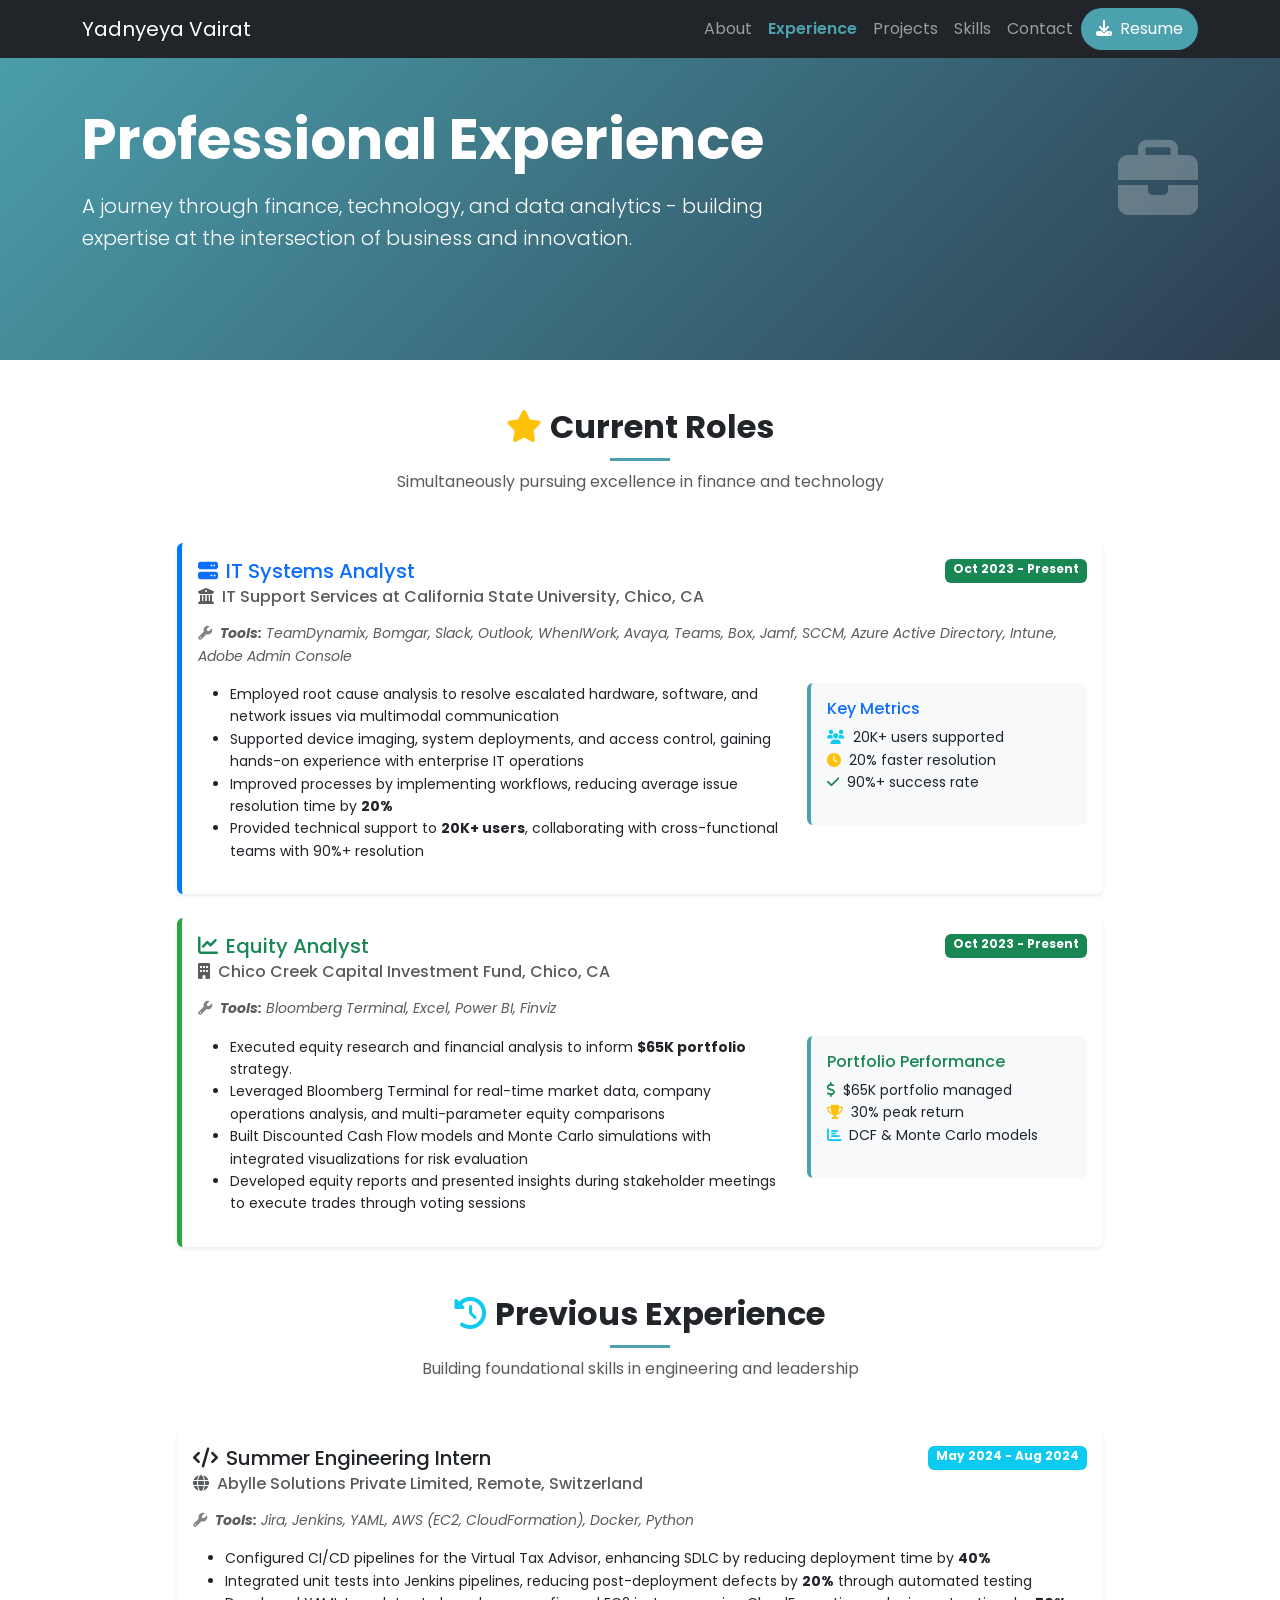
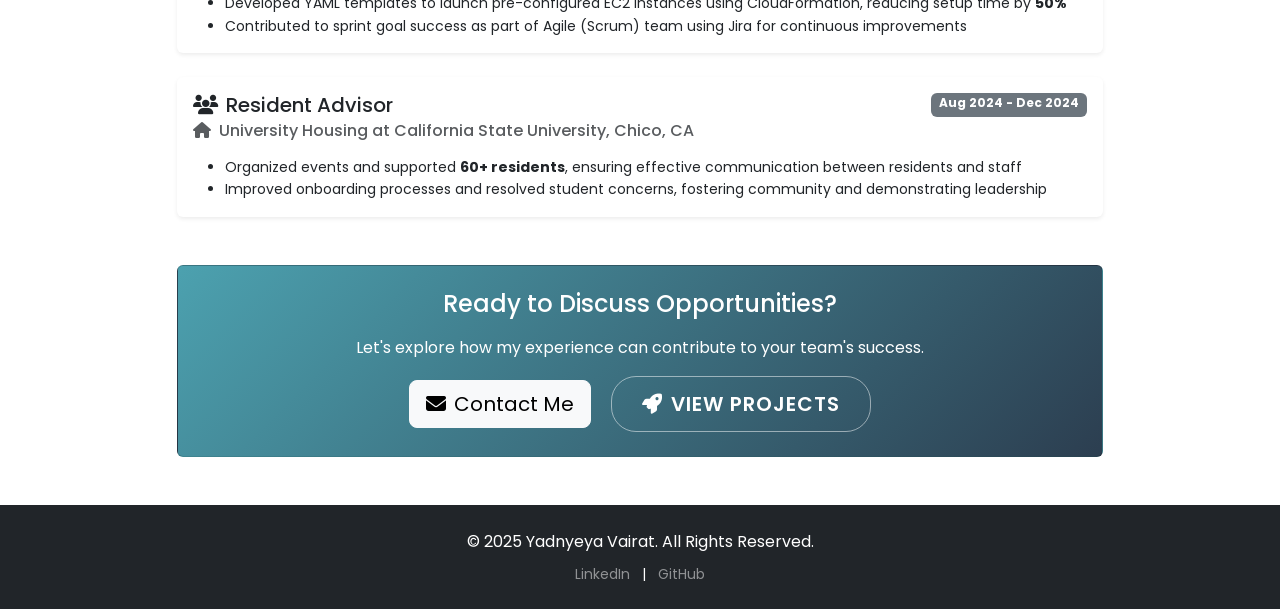
==== experience.html @ 99bd100b "New websitr" ====
<!DOCTYPE html>
<html lang="en">
<head>
    <meta charset="UTF-8">
    <meta name="viewport" content="width=device-width, initial-scale=1.0">
    <meta name="description" content="Professional Experience - Yadnyeya Vairat's career journey in data analytics, finance, and technology.">
    <meta name="keywords" content="Experience, IT Systems Analyst, Equity Analyst, Data Analytics, Finance">
    <meta name="author" content="Yadnyeya Vairat">
    <title>Experience | Yadnyeya Vairat Portfolio</title>

    <link href="https://cdn.jsdelivr.net/npm/bootstrap@5.3.3/dist/css/bootstrap.min.css" rel="stylesheet" integrity="sha384-QWTKZyjpPEjISv5WaRU9OFeRpok6YctnYmDr5pNlyT2bRjXh0JMhjY6hW+ALEwIH" crossorigin="anonymous">
    <link rel="preconnect" href="https://fonts.googleapis.com">
    <link rel="preconnect" href="https://fonts.gstatic.com" crossorigin>
    <link href="https://fonts.googleapis.com/css2?family=Poppins:wght@300;400;600;700&display=swap" rel="stylesheet">
    <link rel="stylesheet" href="https://cdnjs.cloudflare.com/ajax/libs/font-awesome/6.5.2/css/all.min.css" integrity="sha512-SnH5WK+bZxgPHs44uWIX+LLJAJ9/2PkPKZ5QiAj6Ta86w+fsb2TkcmfRyVX3pBnMFcV7oQPJkl9QevSCWr3W6A==" crossorigin="anonymous" referrerpolicy="no-referrer" />
    <link rel="stylesheet" href="css/style.css">
</head>
<body>
    <!-- Skip link for accessibility -->
    <a href="#main-content" class="skip-link visually-hidden-focusable">Skip to main content</a>

    <!-- Navigation -->
    <nav class="navbar navbar-expand-lg navbar-dark bg-dark fixed-top" id="mainNav">
        <div class="container">
            <a class="navbar-brand" href="index.html">Yadnyeya Vairat</a>
            <button class="navbar-toggler" type="button" data-bs-toggle="collapse" data-bs-target="#navbarResponsive" aria-controls="navbarResponsive" aria-expanded="false" aria-label="Toggle navigation">
                <span class="navbar-toggler-icon"></span>
            </button>
            <div class="collapse navbar-collapse" id="navbarResponsive">
                <ul class="navbar-nav ms-auto mb-2 mb-lg-0">
                    <li class="nav-item"><a class="nav-link" href="index.html">About</a></li>
                    <li class="nav-item"><a class="nav-link active" href="experience.html">Experience</a></li>
                    <li class="nav-item"><a class="nav-link" href="projects.html">Projects</a></li>
                    <li class="nav-item"><a class="nav-link" href="skills.html">Skills</a></li>
                    <li class="nav-item"><a class="nav-link" href="index.html#contact">Contact</a></li>
                    <li class="nav-item">
                        <a class="nav-link resume-link" href="Resume.pdf" target="_blank">
                           <i class="fas fa-download me-1"></i> Resume
                        </a>
                    </li>
                </ul>
            </div>
        </div>
    </nav>

    <!-- Page Header -->
    <section class="page-header bg-gradient-primary text-white py-5">
        <div class="container">
            <div class="row align-items-center">
                <div class="col-lg-8">
                    <h1 class="display-4 fw-bold mb-3">Professional Experience</h1>
                    <p class="lead mb-0">
                        A journey through finance, technology, and data analytics - building expertise 
                        at the intersection of business and innovation.
                    </p>
                </div>
                <div class="col-lg-4 text-end">
                    <i class="fas fa-briefcase fa-5x opacity-25"></i>
                </div>
            </div>
        </div>
    </section>

    <main id="main-content">
        <!-- Experience Timeline -->
        <section class="py-5">
            <div class="container fade-in">
                <div class="row justify-content-center">
                    <div class="col-lg-10">
                        
                        <!-- Current Roles Header -->
                        <div class="text-center mb-5">
                            <h2 class="section-title">
                                <i class="fas fa-star text-warning me-2"></i>Current Roles
                            </h2>
                            <p class="text-muted">Simultaneously pursuing excellence in finance and technology</p>
                        </div>

                        <!-- IT Systems Analyst -->
                        <div class="card mb-4 shadow-sm experience-card border-primary">
                            <div class="card-body">
                                <div class="d-flex justify-content-between flex-wrap mb-2">
                                    <h5 class="card-title mb-0 text-primary">
                                        <i class="fas fa-server me-2"></i>IT Systems Analyst
                                    </h5>
                                    <span class="badge bg-success">Oct 2023 - Present</span>
                                </div>
                                <h6 class="card-subtitle text-muted mb-3">
                                    <i class="fas fa-university me-1"></i>
                                    IT Support Services at California State University, Chico, CA
                                </h6>
                                <p class="text-muted small tools-used mb-3">
                                    <i class="fas fa-wrench me-1 opacity-75"></i> 
                                    <strong>Tools:</strong> TeamDynamix, Bomgar, Slack, Outlook, WhenIWork, Avaya, Teams, Box, Jamf, SCCM, Azure Active Directory, Intune, Adobe Admin Console
                                </p>
                                <div class="row">
                                    <div class="col-md-8">
                                        <ul class="card-text small mb-3">
                                            <li>Employed root cause analysis to resolve escalated hardware, software, and network issues via multimodal communication</li>
                                            <li>Supported device imaging, system deployments, and access control, gaining hands-on experience with enterprise IT operations</li>
                                            <li>Improved processes by implementing workflows, reducing average issue resolution time by <strong>20%</strong></li>
                                            <li>Provided technical support to <strong>20K+ users</strong>, collaborating with cross-functional teams with 90%+ resolution</li>
                                        </ul>
                                    </div>
                                    <div class="col-md-4">
                                        <div class="achievement-box bg-light rounded p-3">
                                            <h6 class="text-primary mb-2">Key Metrics</h6>
                                            <ul class="list-unstyled small">
                                                <li><i class="fas fa-users text-info me-2"></i>20K+ users supported</li>
                                                <li><i class="fas fa-clock text-warning me-2"></i>20% faster resolution</li>
                                                <li><i class="fas fa-check text-success me-2"></i>90%+ success rate</li>
                                            </ul>
                                        </div>
                                    </div>
                                </div>
                            </div>
                        </div>

                        <!-- Equity Analyst -->
                        <div class="card mb-4 shadow-sm experience-card border-success">
                            <div class="card-body">
                                <div class="d-flex justify-content-between flex-wrap mb-2">
                                    <h5 class="card-title mb-0 text-success">
                                        <i class="fas fa-chart-line me-2"></i>Equity Analyst
                                    </h5>
                                    <span class="badge bg-success">Oct 2023 - Present</span>
                                </div>
                                <h6 class="card-subtitle text-muted mb-3">
                                    <i class="fas fa-building me-1"></i>
                                    Chico Creek Capital Investment Fund, Chico, CA
                                </h6>
                                <p class="text-muted small tools-used mb-3">
                                    <i class="fas fa-wrench me-1 opacity-75"></i> 
                                    <strong>Tools:</strong> Bloomberg Terminal, Excel, Power BI, Finviz
                                </p>
                                <div class="row">
                                    <div class="col-md-8">
                                        <ul class="card-text small mb-3">
                                            <li>Executed equity research and financial analysis to inform <strong>$65K portfolio</strong> strategy.</li>
                                            <li>Leveraged Bloomberg Terminal for real-time market data, company operations analysis, and multi-parameter equity comparisons</li>
                                            <li>Built Discounted Cash Flow models and Monte Carlo simulations with integrated visualizations for risk evaluation</li>
                                            <li>Developed equity reports and presented insights during stakeholder meetings to execute trades through voting sessions</li>
                                        </ul>
                                    </div>
                                    <div class="col-md-4">
                                        <div class="achievement-box bg-light rounded p-3">
                                            <h6 class="text-success mb-2">Portfolio Performance</h6>
                                            <ul class="list-unstyled small">
                                                <li><i class="fas fa-dollar-sign text-success me-2"></i>$65K portfolio managed</li>
                                                <li><i class="fas fa-trophy text-warning me-2"></i>30% peak return</li>
                                                <li><i class="fas fa-chart-bar text-info me-2"></i>DCF & Monte Carlo models</li>
                                            </ul>
                                        </div>
                                    </div>
                                </div>
                            </div>
                        </div>

                        <!-- Previous Experience Header -->
                        <div class="text-center my-5">
                            <h2 class="section-title">
                                <i class="fas fa-history text-info me-2"></i>Previous Experience
                            </h2>
                            <p class="text-muted">Building foundational skills in engineering and leadership</p>
                        </div>

                        <!-- Summer Engineering Intern -->
                        <div class="card mb-4 shadow-sm experience-card">
                            <div class="card-body">
                                <div class="d-flex justify-content-between flex-wrap mb-2">
                                    <h5 class="card-title mb-0">
                                        <i class="fas fa-code me-2"></i>Summer Engineering Intern
                                    </h5>
                                    <span class="badge bg-info">May 2024 - Aug 2024</span>
                                </div>
                                <h6 class="card-subtitle text-muted mb-3">
                                    <i class="fas fa-globe me-1"></i>
                                    Abylle Solutions Private Limited, Remote, Switzerland
                                </h6>
                                <p class="text-muted small tools-used mb-3">
                                    <i class="fas fa-wrench me-1 opacity-75"></i> 
                                    <strong>Tools:</strong> Jira, Jenkins, YAML, AWS (EC2, CloudFormation), Docker, Python
                                </p>
                                <ul class="card-text small">
                                    <li>Configured CI/CD pipelines for the Virtual Tax Advisor, enhancing SDLC by reducing deployment time by <strong>40%</strong></li>
                                    <li>Integrated unit tests into Jenkins pipelines, reducing post-deployment defects by <strong>20%</strong> through automated testing</li>
                                    <li>Developed YAML templates to launch pre-configured EC2 instances using CloudFormation, reducing setup time by <strong>50%</strong></li>
                                    <li>Contributed to sprint goal success as part of Agile (Scrum) team using Jira for continuous improvements</li>
                                </ul>
                            </div>
                        </div>

                        <!-- Resident Advisor -->
                        <div class="card mb-4 shadow-sm experience-card">
                            <div class="card-body">
                                <div class="d-flex justify-content-between flex-wrap mb-2">
                                    <h5 class="card-title mb-0">
                                        <i class="fas fa-users me-2"></i>Resident Advisor
                                    </h5>
                                    <span class="badge bg-secondary">Aug 2024 - Dec 2024</span>
                                </div>
                                <h6 class="card-subtitle text-muted mb-3">
                                    <i class="fas fa-home me-1"></i>
                                    University Housing at California State University, Chico, CA
                                </h6>
                                <ul class="card-text small">
                                    <li>Organized events and supported <strong>60+ residents</strong>, ensuring effective communication between residents and staff</li>
                                    <li>Improved onboarding processes and resolved student concerns, fostering community and demonstrating leadership</li>
                                </ul>
                            </div>
                        </div>

                        <!-- Call to Action -->
                        <div class="text-center mt-5">
                            <div class="card bg-gradient-primary text-white">
                                <div class="card-body py-4">
                                    <h4 class="mb-3">Ready to Discuss Opportunities?</h4>
                                    <p class="mb-3">Let's explore how my experience can contribute to your team's success.</p>
                                    <a href="index.html#contact" class="btn btn-light btn-lg me-3">
                                        <i class="fas fa-envelope me-2"></i>Contact Me
                                    </a>
                                    <a href="projects.html" class="btn btn-outline-light btn-lg">
                                        <i class="fas fa-rocket me-2"></i>VIEW PROJECTS
                                    </a>
                                </div>
                            </div>
                        </div>

                    </div>
                </div>
            </div>
        </section>
    </main>

    <!-- Footer -->
    <footer class="bg-dark text-white text-center py-4 mt-auto">
        <div class="container">
            <p class="mb-2">&copy; 2025 Yadnyeya Vairat. All Rights Reserved.</p>
             <p class="mb-0 small">
                 <a href="https://www.linkedin.com/in/yadnyeya-vairat/" target="_blank" rel="noopener noreferrer" class="text-white-50 text-decoration-none me-2" aria-label="Visit Yadnyeya's LinkedIn profile">LinkedIn</a> |
                 <a href="https://github.com/Yadnyeya" target="_blank" rel="noopener noreferrer" class="text-white-50 text-decoration-none ms-2" aria-label="Visit Yadnyeya's GitHub profile">GitHub</a>
             </p>
        </div>
    </footer>

    <!-- Bootstrap JS -->
    <script src="https://cdn.jsdelivr.net/npm/bootstrap@5.3.3/dist/js/bootstrap.bundle.min.js" integrity="sha384-YvpcrYf0tY3lHB60NNkmXc5s9fDVZLESaAA55NDzOxhy9GkcIdslK1eN7N6jIeHz" crossorigin="anonymous"></script>
    <script src="js/script.js"></script>
</body>
</html>
---- css/style.css ----
/* General Body & Font Styling */
body {
    font-family: 'Poppins', sans-serif;
    background-color: #f8f9fa; /* Light grey background for main content */
    line-height: 1.6;
}

/* Skip link styling */
.skip-link {
    position: absolute;
    top: -40px;
    left: 6px;
    background: #000;
    color: white;
    padding: 8px;
    text-decoration: none;
    z-index: 9999;
    border-radius: 0 0 8px 8px;
}

.skip-link:focus {
    top: 0;
}

/* Hero Section Styling */
.hero-section {
    background: linear-gradient(to right, #2c3e50, #4ca1af);
    padding: 10rem 0;
    min-height: 100vh; /* FIX: Ensures the hero section fills the screen height */
}

.profile-picture {
    border-radius: 15px;
    border: 5px solid rgba(255, 255, 255, 0.3);
}

.hero-description {
    font-size: 1.1rem;
    font-weight: 300;
}

.contact-info a, .contact-info span {
    font-size: 0.9rem;
    text-decoration: none;
}
.contact-info a:hover {
    text-decoration: underline;
}

/* Section Title Styling */
.section-title {
    font-weight: 700;
    position: relative;
    padding-bottom: 15px;
}

.section-title::after {
    content: '';
    position: absolute;
    display: block;
    width: 60px;
    height: 3px;
    background: #4ca1af;
    bottom: 0;
    left: calc(50% - 30px);
}

/* Skills Section */
.skill-category h6 {
    font-weight: 600;
    margin-bottom: 1rem;
}
.skill-category .badge {
    font-size: 0.85rem;
    font-weight: 400;
    padding: 0.5em 0.9em;
    transition: all 0.3s ease;
    cursor: default;
}
.skill-category .badge:hover {
    transform: translateY(-2px);
    box-shadow: 0 4px 8px rgba(0,0,0,0.15);
    background-color: #4ca1af !important;
    color: white !important;
}
.skill-subcategory-title {
    font-weight: 600;
    font-size: 0.9rem;
    color: #6c757d;
}

/* Experience & Project Card Styling */
.experience-card, .project-card, .accomplishment-card, .course-card {
    transition: transform 0.3s ease, box-shadow 0.3s ease;
    border: none;
}

.experience-card:hover, .project-card:hover, .accomplishment-card:hover, .course-card:hover {
    transform: translateY(-5px);
    box-shadow: 0 8px 25px rgba(0,0,0,0.1) !important;
}

.tools-used {
    font-style: italic;
}

/* Resume Link */
.resume-link {
    background-color: #4ca1af;
    color: white !important;
    border-radius: 50px;
    padding: 8px 15px !important;
    transition: background-color 0.3s ease;
}

.resume-link:hover {
    background-color: #428e99;
}

/* Fade-in Animation */
.fade-in {
    opacity: 0;
    transform: translateY(30px);
    transition: opacity 0.8s ease-out, transform 0.8s ease-out;
}

.fade-in.visible {
    opacity: 1;
    transform: translateY(0);
}

/* Initial page load animation */
.fade-in.initial {
    animation: fadeInAnimation 1s ease-in-out forwards;
}

@keyframes fadeInAnimation {
    from {
        opacity: 0;
        transform: translateY(20px);
    }
    to {
        opacity: 1;
        transform: translateY(0);
    }
}

/* Progress indicator */
.progress-indicator {
    position: fixed;
    top: 0;
    left: 0;
    width: 0%;
    height: 3px;
    background: linear-gradient(to right, #4ca1af, #2c3e50);
    z-index: 9999;
    transition: width 0.3s ease;
}

/* Enhanced button styles */
/* Button Styles */
.btn-primary, .btn-outline-light {
    background: transparent !important;
    border: 1px solid rgba(255, 255, 255, 0.5) !important;
    color: white !important;
    border-radius: 25px;
    padding: 12px 30px;
    font-weight: 600;
    text-transform: uppercase;
    letter-spacing: 1px;
    transition: all 0.3s ease;
}

.btn-primary:hover, .btn-outline-light:hover {
    background: linear-gradient(135deg, #4ca1af 0%, #2c3e50 100%) !important;
    border: 1px solid transparent !important;
    color: white !important;
    transform: translateY(-2px);
    box-shadow: 0 10px 25px rgba(76, 161, 175, 0.4);
}

/* Ensure main content doesn't overlap header */
main {
    position: relative;
    z-index: 2;
    background-color: #fff; /* Give main a solid background */
}

/* Specific background for sections that need it */
#experience, #contact, #accomplishments {
    background-color: #f8f9fa;
}

/* Mobile Responsiveness */
@media (max-width: 768px) {
    .hero-section {
        padding: 8rem 0 6rem;
        min-height: 90vh;
    }
    
    .hero-description {
        font-size: 1rem;
    }
    
    .contact-info {
        font-size: 0.85rem;
        line-height: 1.8;
    }
    
    .contact-info a, .contact-info span {
        display: block;
        margin: 0.5rem 0;
    }
    
    .skill-category .badge {
        font-size: 0.8rem;
        margin-bottom: 0.5rem;
    }
    
    .navbar-brand {
        font-size: 1.1rem;
    }
    
    .section-title {
        font-size: 1.8rem;
    }
}

@media (max-width: 576px) {
    .hero-section {
        padding: 7rem 0 5rem;
    }
    
    .display-3 {
        font-size: 2rem;
    }
    
    .profile-picture {
        max-width: 200px;
        margin: 0 auto 2rem;
    }
    
    .card-body {
        padding: 1rem;
    }
}

/* ===== MULTI-PAGE SPECIFIC STYLES ===== */

/* Page Headers */
.page-header {
    padding-top: 120px;
    background: linear-gradient(135deg, #2c3e50, #4ca1af);
    min-height: 40vh;
    display: flex;
    align-items: center;
}

.bg-gradient-primary {
    background: linear-gradient(135deg, #4ca1af, #2c3e50) !important;
}

/* Navigation Active State */
.navbar-nav .nav-link.active {
    color: #4ca1af !important;
    font-weight: 600;
}

/* Skills Page Enhancements */
.skill-category-card .card {
    border-top: 4px solid #4ca1af;
    transition: all 0.3s ease;
}

.skill-category-card .card:hover {
    border-top-color: #2c3e50;
    transform: translateY(-3px);
}

.skill-badge {
    transition: all 0.2s ease;
    cursor: pointer;
}

.skill-badge:hover {
    transform: scale(1.05);
}

.skills-grid {
    line-height: 2.5;
}

/* Experience Page Enhancements */
.achievement-box {
    border-left: 4px solid #4ca1af;
}

.experience-card.border-primary {
    border-left: 5px solid #007bff !important;
}

.experience-card.border-success {
    border-left: 5px solid #28a745 !important;
}

/* Projects Page Enhancements */
.project-icon {
    flex-shrink: 0;
}

.project-card.border-primary {
    border-left: 5px solid #007bff !important;
}

.project-card.border-success {
    border-left: 5px solid #28a745 !important;
}

.project-card.border-info {
    border-left: 5px solid #17a2b8 !important;
}

/* Education & Certifications */
.education-icon {
    background: linear-gradient(135deg, #007bff, #0056b3);
    border-radius: 50%;
    width: 80px;
    height: 80px;
    display: flex;
    align-items: center;
    justify-content: center;
    margin: 0 auto;
}

.cert-item {
    transition: all 0.3s ease;
    border-left: 3px solid transparent;
}

.cert-item:hover {
    border-left-color: #4ca1af;
    background-color: #e9ecef !important;
}

/* Competency Cards */
.competency-card {
    transition: all 0.3s ease;
    height: 100%;
    display: flex;
    flex-direction: column;
    justify-content: center;
}

.competency-card:hover {
    transform: translateY(-5px) scale(1.02);
    box-shadow: 0 10px 30px rgba(0,0,0,0.2);
}

/* Contact Page Enhancements */
.contact-card {
    transition: all 0.3s ease;
}

.contact-card:hover {
    transform: translateY(-3px);
    box-shadow: 0 8px 25px rgba(0,0,0,0.1);
}

/* Hero Buttons */
.hero-buttons .btn {
    padding: 12px 30px;
    font-weight: 600;
    border-radius: 50px;
    transition: all 0.3s ease;
}

.hero-buttons .btn:hover {
    transform: translateY(-2px);
}

/* About Section Cards */
#about .card {
    border: none;
    border-top: 4px solid #4ca1af;
}

/* Responsive Improvements */
@media (max-width: 768px) {
    .page-header {
        padding-top: 100px;
        min-height: 30vh;
        text-align: center;
    }
    
    .page-header .col-lg-4 {
        display: none;
    }
    
    .hero-buttons .btn {
        display: block;
        width: 100%;
        margin-bottom: 1rem;
    }
    
    .competency-card {
        margin-bottom: 2rem;
    }
    
    .project-icon {
        width: 40px;
        height: 40px;
    }
}

/* ===== PROJECT GALLERY STYLES ===== */

/* Image Gallery Container */
.project-gallery {
    margin: 2rem 0;
}

.gallery-container {
    position: relative;
    background: #f8f9fa;
    border-radius: 15px;
    padding: 20px;
    box-shadow: 0 4px 15px rgba(0,0,0,0.1);
}

.gallery-title {
    text-align: center;
    margin-bottom: 1.5rem;
    color: #2c3e50;
    font-weight: 600;
}

/* Carousel Styles */
.project-carousel {
    border-radius: 10px;
    overflow: hidden;
    background: white;
}

.carousel-item img {
    height: 400px;
    object-fit: contain;
    background: white;
    cursor: pointer;
    transition: transform 0.3s ease;
}

.carousel-item img:hover {
    transform: scale(1.02);
}

/* Custom Carousel Controls */
.carousel-control-prev,
.carousel-control-next {
    width: 50px;
    height: 50px;
    top: 50%;
    transform: translateY(-50%);
    background: rgba(76, 161, 175, 0.8);
    border-radius: 50%;
    border: none;
    opacity: 0.8;
    transition: all 0.3s ease;
}

.carousel-control-prev {
    left: 15px;
}

.carousel-control-next {
    right: 15px;
}

.carousel-control-prev:hover,
.carousel-control-next:hover {
    opacity: 1;
    background: rgba(76, 161, 175, 1);
    transform: translateY(-50%) scale(1.1);
}

.carousel-control-prev-icon,
.carousel-control-next-icon {
    width: 20px;
    height: 20px;
}

/* Carousel Indicators */
.carousel-indicators {
    margin-bottom: 10px;
}

.carousel-indicators [data-bs-target] {
    width: 12px;
    height: 12px;
    border-radius: 50%;
    margin: 0 4px;
    background-color: rgba(76, 161, 175, 0.5);
    border: none;
    transition: all 0.3s ease;
}

.carousel-indicators .active {
    background-color: #4ca1af;
    transform: scale(1.2);
}

/* Image Caption */
.image-caption {
    position: absolute;
    bottom: 0;
    left: 0;
    right: 0;
    background: linear-gradient(transparent, rgba(0,0,0,0.7));
    color: white;
    padding: 30px 20px 15px;
    font-size: 0.9rem;
    text-align: center;
}

/* Modal Styles for Enlarged Images */
.image-modal {
    background: rgba(0,0,0,0.9);
}

.image-modal .modal-dialog {
    max-width: 90vw;
    margin: 2rem auto;
}

.image-modal .modal-content {
    background: transparent;
    border: none;
}

.image-modal .modal-body {
    padding: 0;
    text-align: center;
}

.image-modal img {
    max-width: 100%;
    max-height: 80vh;
    object-fit: contain;
    border-radius: 8px;
    box-shadow: 0 10px 30px rgba(0,0,0,0.5);
}

.modal-close {
    position: absolute;
    top: 15px;
    right: 25px;
    color: white;
    font-size: 2rem;
    cursor: pointer;
    z-index: 1060;
    width: 40px;
    height: 40px;
    display: flex;
    align-items: center;
    justify-content: center;
    background: rgba(0,0,0,0.5);
    border-radius: 50%;
    transition: all 0.3s ease;
}

.modal-close:hover {
    background: rgba(255,255,255,0.2);
    transform: scale(1.1);
}

/* Gallery Navigation */
.gallery-nav {
    display: flex;
    justify-content: center;
    align-items: center;
    margin-top: 15px;
    gap: 10px;
}

.gallery-counter {
    background: rgba(76, 161, 175, 0.1);
    padding: 8px 15px;
    border-radius: 20px;
    color: #4ca1af;
    font-weight: 600;
    font-size: 0.9rem;
}

/* Thumbnail Gallery */
.thumbnail-gallery {
    display: flex;
    gap: 10px;
    margin-top: 15px;
    justify-content: center;
    flex-wrap: wrap;
}

.thumbnail {
    width: 80px;
    height: 60px;
    object-fit: cover;
    border-radius: 8px;
    cursor: pointer;
    opacity: 0.7;
    transition: all 0.3s ease;
    border: 2px solid transparent;
}

.thumbnail:hover,
.thumbnail.active {
    opacity: 1;
    transform: scale(1.05);
    border-color: #4ca1af;
}

/* Loading Spinner */
.gallery-loading {
    text-align: center;
    padding: 2rem;
    color: #6c757d;
}

.spinner {
    display: inline-block;
    width: 30px;
    height: 30px;
    border: 3px solid #f3f3f3;
    border-top: 3px solid #4ca1af;
    border-radius: 50%;
    animation: spin 1s linear infinite;
}

@keyframes spin {
    0% { transform: rotate(0deg); }
    100% { transform: rotate(360deg); }
}

/* Responsive Gallery */
@media (max-width: 768px) {
    .carousel-item img {
        height: 300px;
    }
    
    .carousel-control-prev,
    .carousel-control-next {
        width: 40px;
        height: 40px;
    }
    
    .thumbnail {
        width: 60px;
        height: 45px;
    }
    
    .image-modal .modal-dialog {
        margin: 1rem;
    }
    
    .gallery-container {
        padding: 15px;
    }
}

@media (max-width: 576px) {
    .carousel-item img {
        height: 250px;
    }
    
    .thumbnail-gallery {
        gap: 5px;
    }
    
    .thumbnail {
        width: 50px;
        height: 38px;
    }
}

/* Analytics Showcase Styles */

.analytics-showcase {
    background: linear-gradient(135deg, #667eea 0%, #764ba2 100%);
    color: white;
    border-radius: 15px;
    margin: 20px;
    box-shadow: 0 8px 25px rgba(0,0,0,0.2);
}

.analytics-features {
    background: rgba(255, 255, 255, 0.1);
    border-radius: 10px;
    padding: 20px;
    margin-top: 20px;
    backdrop-filter: blur(10px);
}

.analytics-features ul li {
    padding: 5px 0;
    font-size: 0.9rem;
}

.analytics-features .fas.fa-check {
    width: 16px;
}

.analytics-showcase .btn-primary {
    background: rgba(255, 255, 255, 0.2);
    border: 2px solid rgba(255, 255, 255, 0.3);
    color: white;
    font-weight: 600;
    transition: all 0.3s ease;
}

.analytics-showcase .btn-primary:hover {
    background: rgba(255, 255, 255, 0.3);
    border-color: rgba(255, 255, 255, 0.5);
    transform: translateY(-2px);
    box-shadow: 0 8px 20px rgba(0,0,0,0.2);
}

/* Dashboard Modal Styles */
.dashboard-container {
    position: relative;
    min-height: 80vh;
}

#dashboard-loading {
    background: linear-gradient(135deg, #f5f7fa 0%, #c3cfe2 100%);
}

#dashboard-iframe {
    transition: opacity 0.5s ease-in-out;
}

.feature-card {
    transition: transform 0.2s ease;
    border: 1px solid #e9ecef;
}

.feature-card:hover {
    transform: translateY(-2px);
    box-shadow: 0 4px 8px rgba(0,0,0,0.1);
}

#dashboardModal .modal-header {
    border-bottom: 2px solid #495057;
}

#dashboardModal .btn-close {
    transition: all 0.3s ease;
    box-shadow: 0 2px 8px rgba(0,0,0,0.3);
}

#dashboardModal .btn-close:hover {
    background: rgba(0,0,0,0.8) !important;
    transform: scale(1.1);
    box-shadow: 0 4px 12px rgba(0,0,0,0.4);
}

#dashboardModal .btn-close:hover .fa-times {
    color: #ff6666 !important;
}

#dashboardModal .modal-content {
    height: 100vh !important;
    margin: 0 !important;
    border-radius: 0 !important;
    border: none !important;
}

#dashboardModal .modal-body {
    height: 100vh !important;
    overflow: hidden !important;
    padding: 0 !important;
}

#realEstateDashboard {
    width: 100% !important;
    height: 100vh !important;
    position: relative !important;
}

#viz1761202959760 {
    width: 100% !important;
    height: 100% !important;
    position: absolute !important;
    top: 0 !important;
    left: 0 !important;
}

.tableauViz {
    width: 100% !important;
    height: 100% !important;
}

@keyframes pulse {
    0% { opacity: 1; }
    50% { opacity: 0.7; }
    100% { opacity: 1; }
}

/* Dashboard Mockup Styles */
.dashboard-showcase {
    max-width: 1200px;
    margin: 0 auto;
}

.dashboard-mockup {
    box-shadow: 0 10px 30px rgba(0,0,0,0.1);
    border-radius: 10px;
    overflow: hidden;
}

.mockup-header {
    background: linear-gradient(135deg, #667eea 0%, #764ba2 100%) !important;
}

.metric-card {
    transition: all 0.2s ease;
    border: 1px solid #e9ecef;
}

.metric-card:hover {
    transform: translateY(-2px);
    box-shadow: 0 4px 12px rgba(0,0,0,0.1);
}

.map-placeholder {
    border-radius: 8px;
    position: relative;
    overflow: hidden;
}

.map-placeholder::before {
    content: '';
    position: absolute;
    top: 0;
    left: 0;
    right: 0;
    bottom: 0;
    background: url('data:image/svg+xml,<svg xmlns="http://www.w3.org/2000/svg" viewBox="0 0 100 100"><circle cx="20" cy="30" r="2" fill="white" opacity="0.3"/><circle cx="60" cy="20" r="2" fill="white" opacity="0.4"/><circle cx="80" cy="50" r="2" fill="white" opacity="0.5"/><circle cx="40" cy="70" r="2" fill="white" opacity="0.3"/><circle cx="70" cy="80" r="2" fill="white" opacity="0.4"/></svg>') no-repeat center;
    background-size: cover;
}

.chart-placeholder .progress-bar {
    transition: width 0.6s ease;
}

.dashboard-showcase .feature-card {
    border: 1px solid #e3e6f0;
    transition: all 0.3s ease;
}

.dashboard-showcase .feature-card:hover {
    transform: translateY(-5px);
    box-shadow: 0 8px 25px rgba(0,0,0,0.15);
    border-color: #d1d3e2;
}

/* Error handling styles */
.image-placeholder {
    display: flex;
    align-items: center;
    justify-content: center;
    height: 200px;
    background-color: #f8f9fa;
    border: 1px dashed #dee2e6;
    border-radius: 0.5rem;
    color: #6c757d;
}
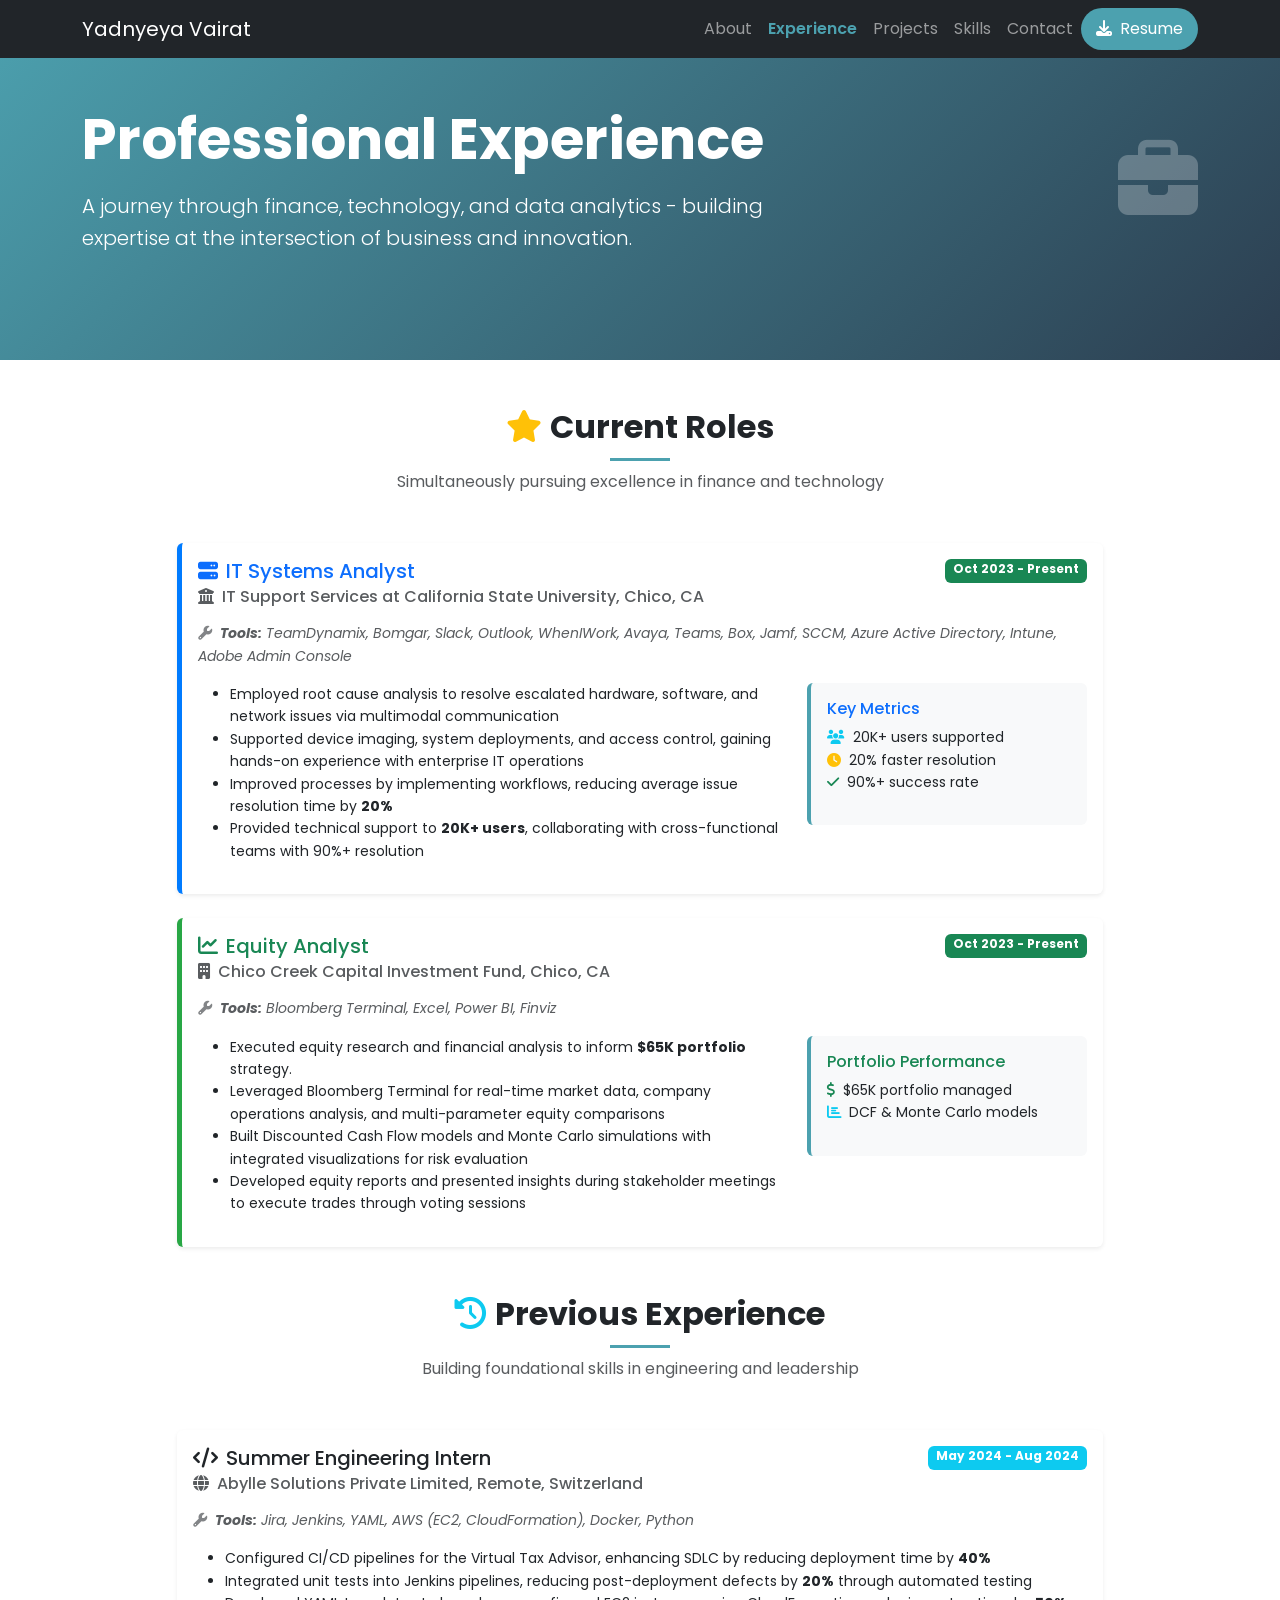
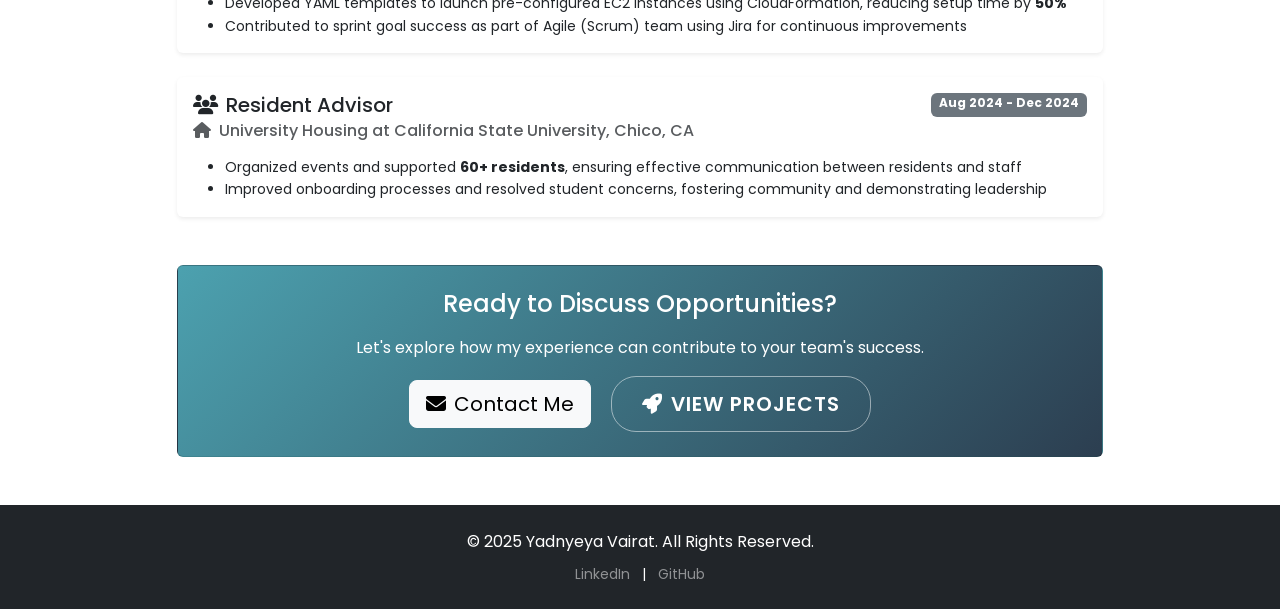
==== commit dd458fe1: "edit" ====
--- a/experience.html
+++ b/experience.html
@@ -147,7 +147,6 @@
                                             <h6 class="text-success mb-2">Portfolio Performance</h6>
                                             <ul class="list-unstyled small">
                                                 <li><i class="fas fa-dollar-sign text-success me-2"></i>$65K portfolio managed</li>
-                                                <li><i class="fas fa-trophy text-warning me-2"></i>30% peak return</li>
                                                 <li><i class="fas fa-chart-bar text-info me-2"></i>DCF & Monte Carlo models</li>
                                             </ul>
                                         </div>
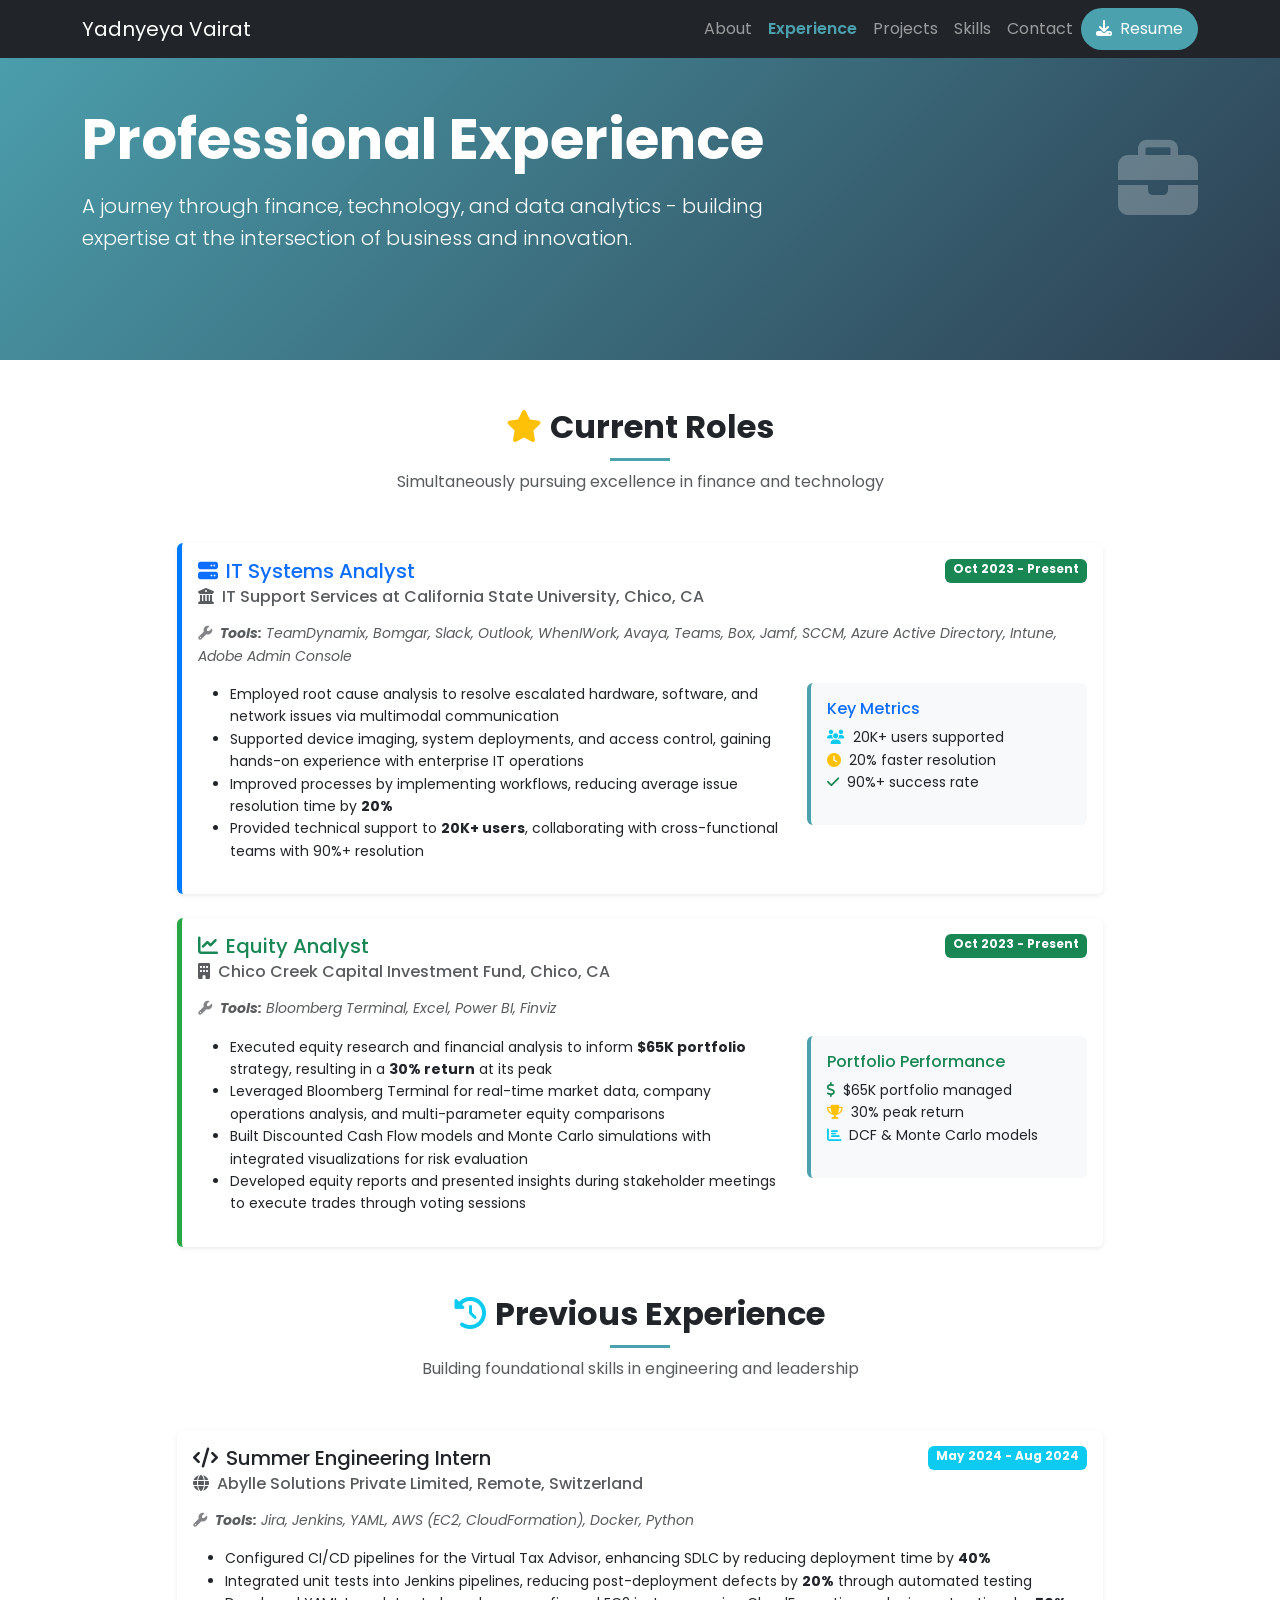
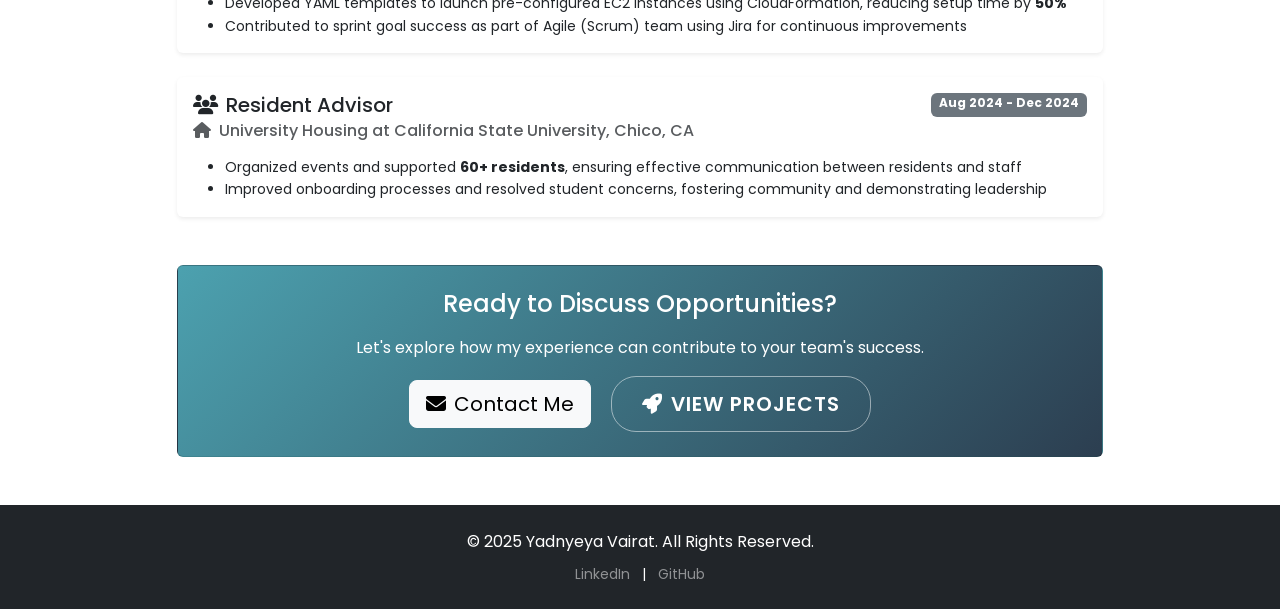
==== commit aba961ec: "Update projects page with My Quant content and site content changes" ====
--- a/experience.html
+++ b/experience.html
@@ -136,7 +136,7 @@
                                 <div class="row">
                                     <div class="col-md-8">
                                         <ul class="card-text small mb-3">
-                                            <li>Executed equity research and financial analysis to inform <strong>$65K portfolio</strong> strategy.</li>
+                                            <li>Executed equity research and financial analysis to inform <strong>$65K portfolio</strong> strategy, resulting in a <strong>30% return</strong> at its peak</li>
                                             <li>Leveraged Bloomberg Terminal for real-time market data, company operations analysis, and multi-parameter equity comparisons</li>
                                             <li>Built Discounted Cash Flow models and Monte Carlo simulations with integrated visualizations for risk evaluation</li>
                                             <li>Developed equity reports and presented insights during stakeholder meetings to execute trades through voting sessions</li>
@@ -147,6 +147,7 @@
                                             <h6 class="text-success mb-2">Portfolio Performance</h6>
                                             <ul class="list-unstyled small">
                                                 <li><i class="fas fa-dollar-sign text-success me-2"></i>$65K portfolio managed</li>
+                                                <li><i class="fas fa-trophy text-warning me-2"></i>30% peak return</li>
                                                 <li><i class="fas fa-chart-bar text-info me-2"></i>DCF & Monte Carlo models</li>
                                             </ul>
                                         </div>
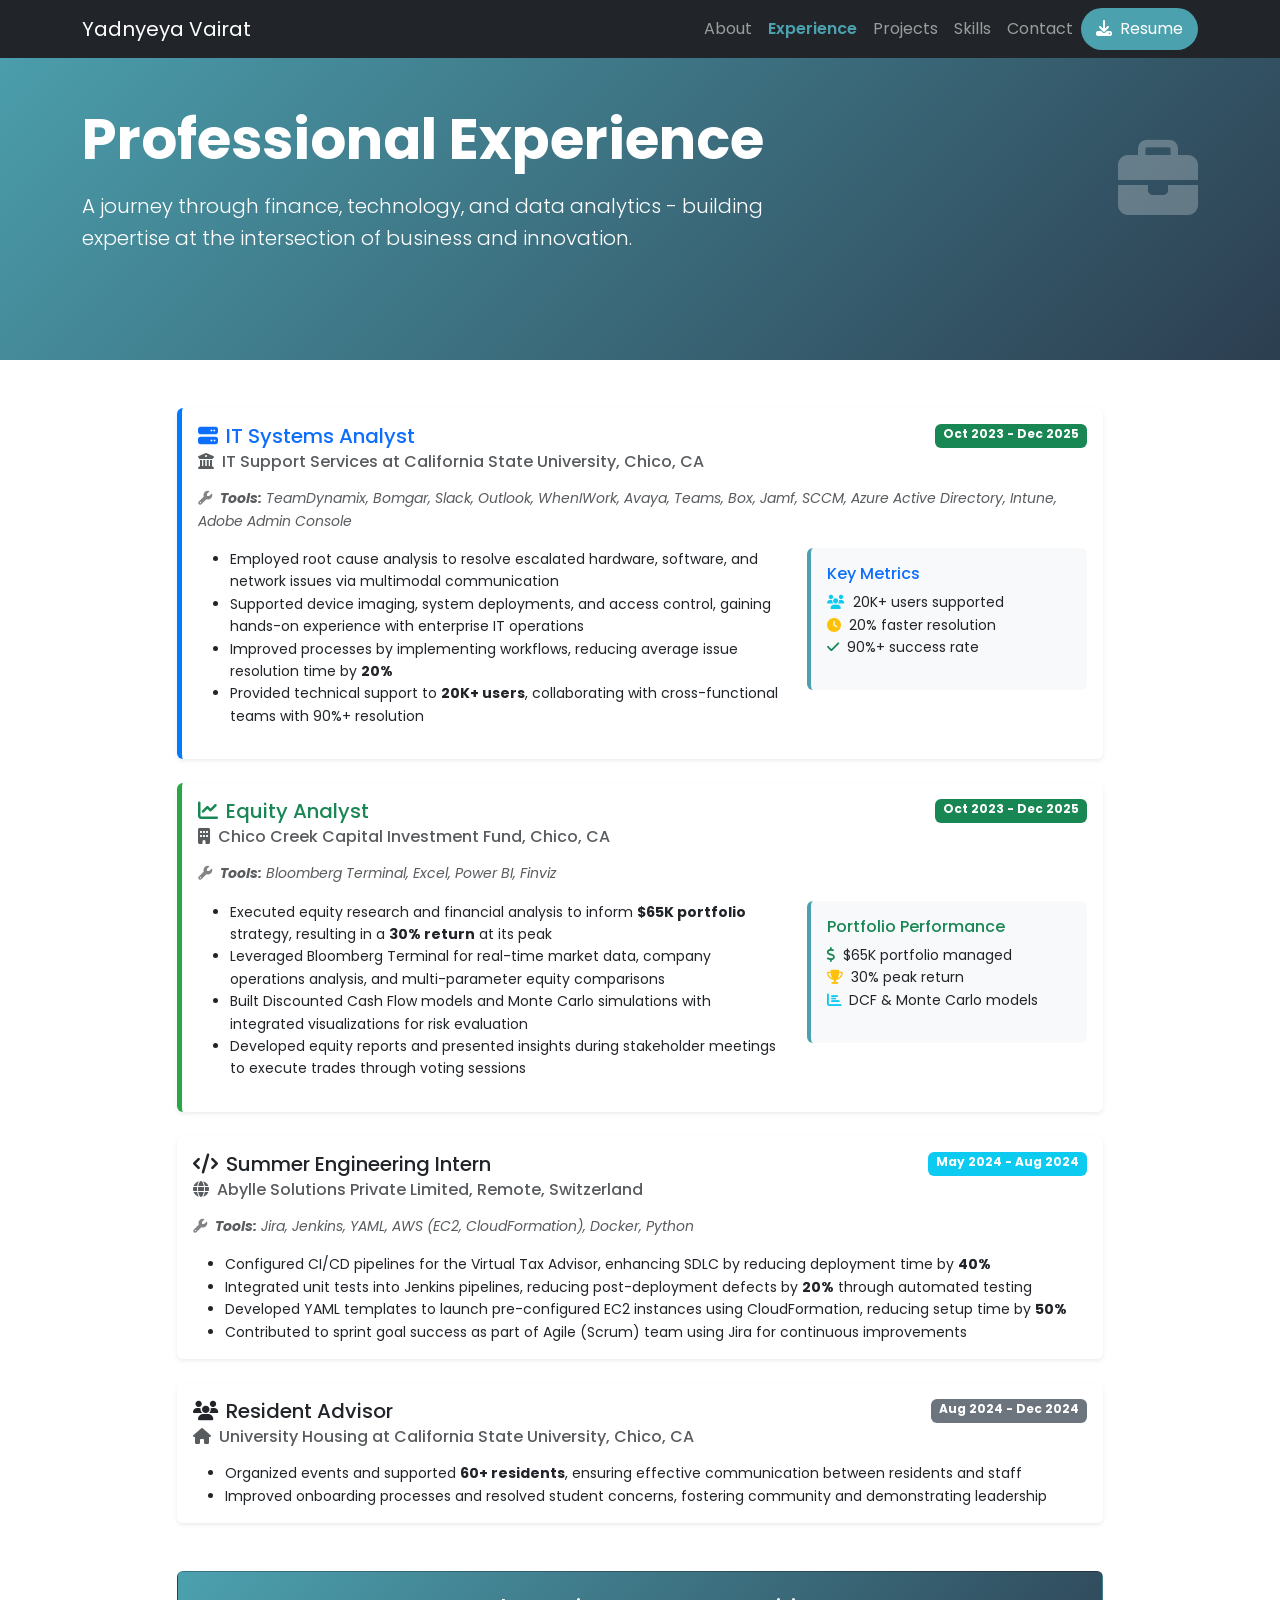
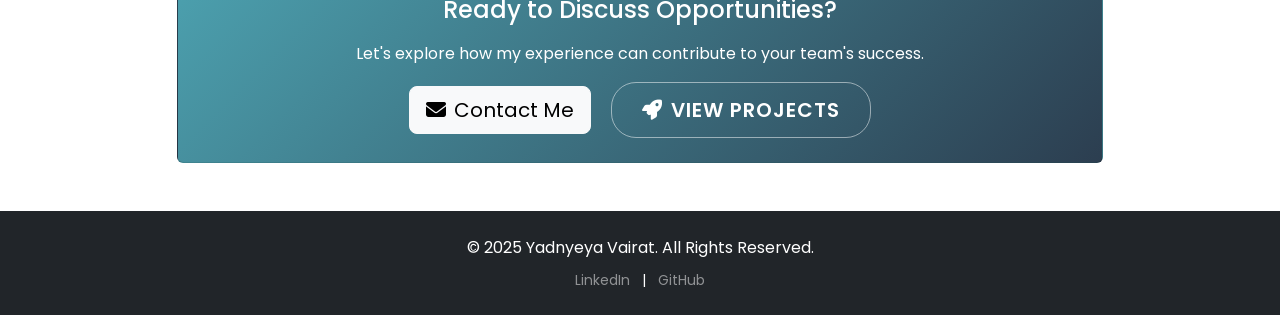
==== commit cb8496ec: "Reorder projects, update experience dates, and add modal image navigation" ====
--- a/experience.html
+++ b/experience.html
@@ -68,14 +68,6 @@
                 <div class="row justify-content-center">
                     <div class="col-lg-10">
                         
-                        <!-- Current Roles Header -->
-                        <div class="text-center mb-5">
-                            <h2 class="section-title">
-                                <i class="fas fa-star text-warning me-2"></i>Current Roles
-                            </h2>
-                            <p class="text-muted">Simultaneously pursuing excellence in finance and technology</p>
-                        </div>
-
                         <!-- IT Systems Analyst -->
                         <div class="card mb-4 shadow-sm experience-card border-primary">
                             <div class="card-body">
@@ -83,7 +75,7 @@
                                     <h5 class="card-title mb-0 text-primary">
                                         <i class="fas fa-server me-2"></i>IT Systems Analyst
                                     </h5>
-                                    <span class="badge bg-success">Oct 2023 - Present</span>
+                                    <span class="badge bg-success">Oct 2023 - Dec 2025</span>
                                 </div>
                                 <h6 class="card-subtitle text-muted mb-3">
                                     <i class="fas fa-university me-1"></i>
@@ -123,7 +115,7 @@
                                     <h5 class="card-title mb-0 text-success">
                                         <i class="fas fa-chart-line me-2"></i>Equity Analyst
                                     </h5>
-                                    <span class="badge bg-success">Oct 2023 - Present</span>
+                                    <span class="badge bg-success">Oct 2023 - Dec 2025</span>
                                 </div>
                                 <h6 class="card-subtitle text-muted mb-3">
                                     <i class="fas fa-building me-1"></i>
@@ -156,14 +148,6 @@
                             </div>
                         </div>
 
-                        <!-- Previous Experience Header -->
-                        <div class="text-center my-5">
-                            <h2 class="section-title">
-                                <i class="fas fa-history text-info me-2"></i>Previous Experience
-                            </h2>
-                            <p class="text-muted">Building foundational skills in engineering and leadership</p>
-                        </div>
-
                         <!-- Summer Engineering Intern -->
                         <div class="card mb-4 shadow-sm experience-card">
                             <div class="card-body">
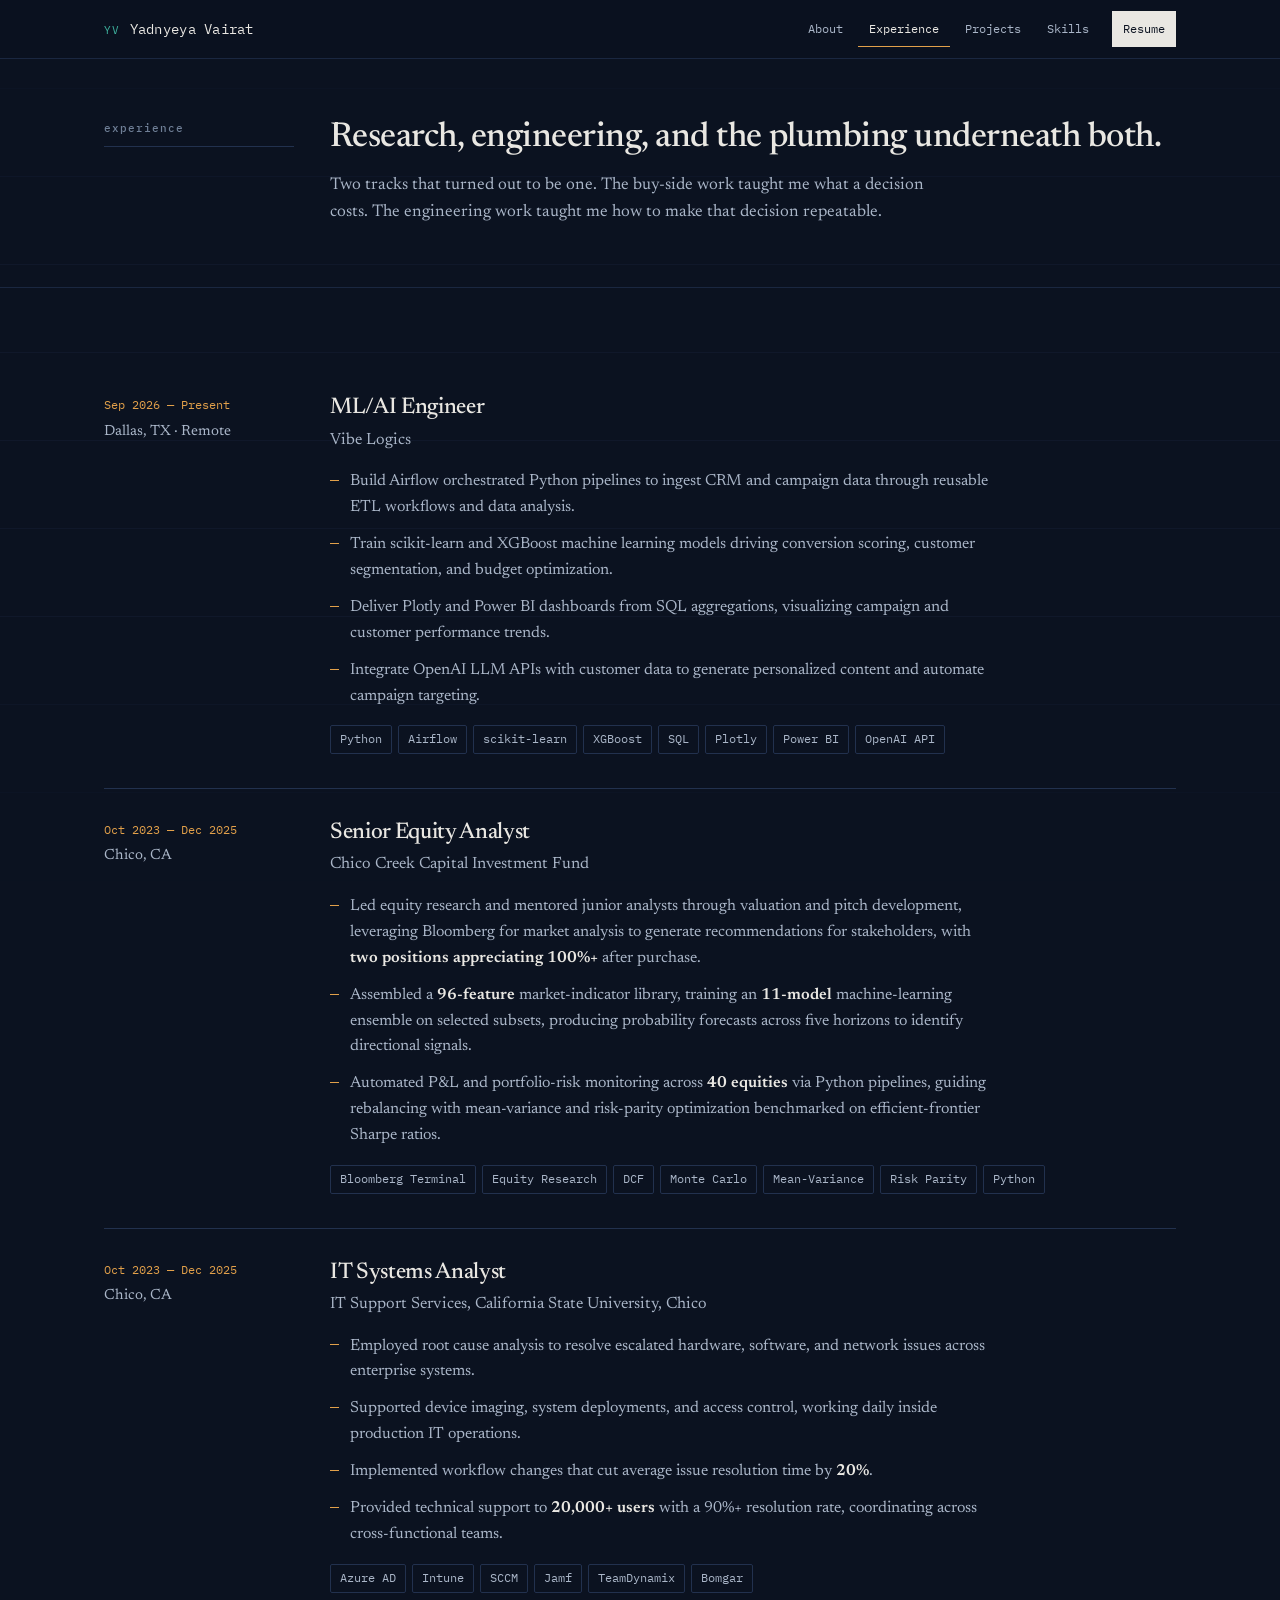
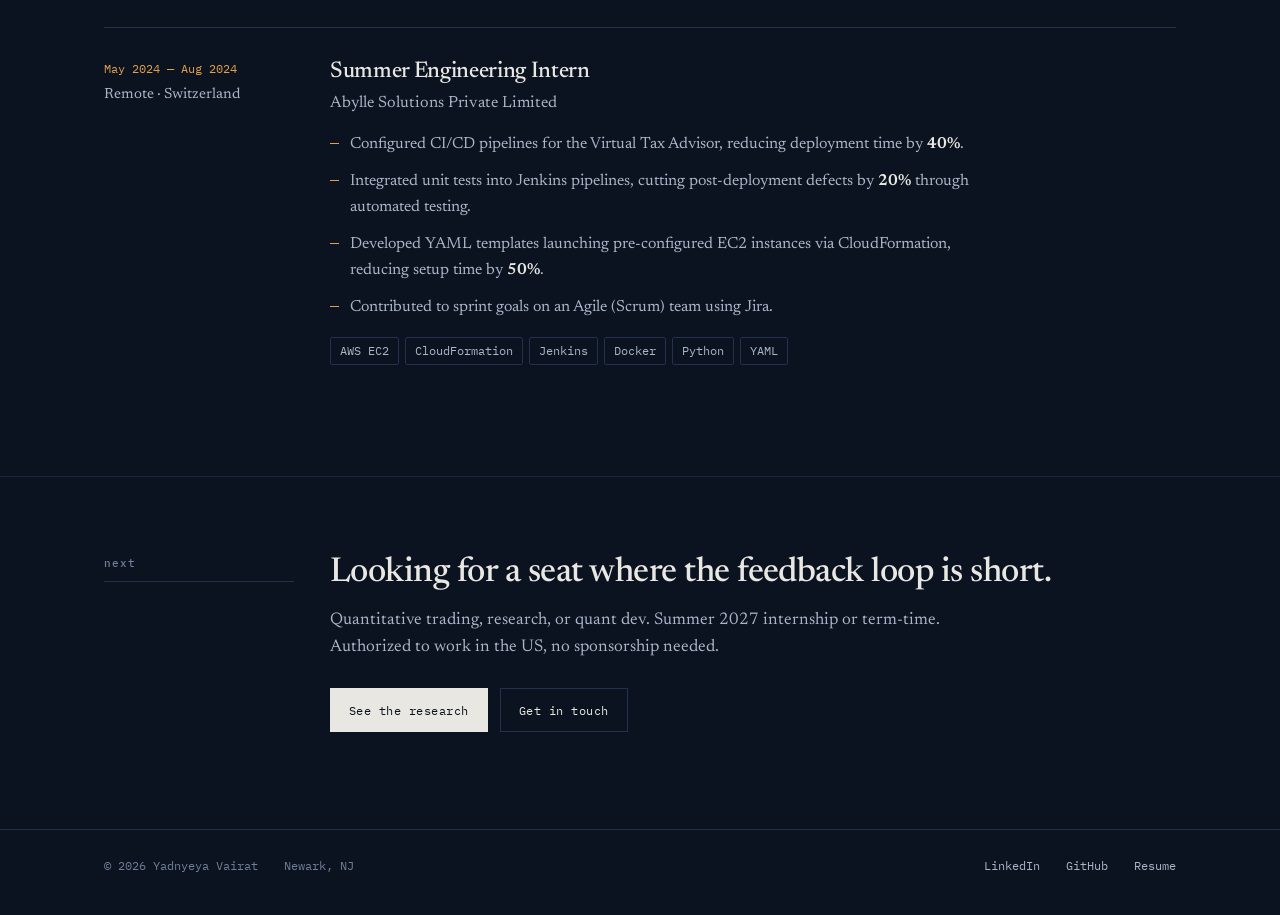
==== commit c09474c9: "Rebuild portfolio around quantitative trading profile Replace the data/business-analyst site with a " ====
--- a/experience.html
+++ b/experience.html
@@ -1,234 +1,160 @@
 <!DOCTYPE html>
 <html lang="en">
 <head>
-    <meta charset="UTF-8">
-    <meta name="viewport" content="width=device-width, initial-scale=1.0">
-    <meta name="description" content="Professional Experience - Yadnyeya Vairat's career journey in data analytics, finance, and technology.">
-    <meta name="keywords" content="Experience, IT Systems Analyst, Equity Analyst, Data Analytics, Finance">
-    <meta name="author" content="Yadnyeya Vairat">
-    <title>Experience | Yadnyeya Vairat Portfolio</title>
-
-    <link href="https://cdn.jsdelivr.net/npm/bootstrap@5.3.3/dist/css/bootstrap.min.css" rel="stylesheet" integrity="sha384-QWTKZyjpPEjISv5WaRU9OFeRpok6YctnYmDr5pNlyT2bRjXh0JMhjY6hW+ALEwIH" crossorigin="anonymous">
-    <link rel="preconnect" href="https://fonts.googleapis.com">
-    <link rel="preconnect" href="https://fonts.gstatic.com" crossorigin>
-    <link href="https://fonts.googleapis.com/css2?family=Poppins:wght@300;400;600;700&display=swap" rel="stylesheet">
-    <link rel="stylesheet" href="https://cdnjs.cloudflare.com/ajax/libs/font-awesome/6.5.2/css/all.min.css" integrity="sha512-SnH5WK+bZxgPHs44uWIX+LLJAJ9/2PkPKZ5QiAj6Ta86w+fsb2TkcmfRyVX3pBnMFcV7oQPJkl9QevSCWr3W6A==" crossorigin="anonymous" referrerpolicy="no-referrer" />
-    <link rel="stylesheet" href="css/style.css">
+<meta charset="UTF-8">
+<meta name="viewport" content="width=device-width, initial-scale=1.0">
+<meta name="description" content="Experience — Yadnyeya Vairat. ML/AI engineering at Vibe Logics, senior equity analyst at Chico Creek Capital, enterprise IT and cloud engineering.">
+<meta name="author" content="Yadnyeya Vairat">
+<title>Experience — Yadnyeya Vairat</title>
+<link rel="preconnect" href="https://fonts.googleapis.com">
+<link rel="preconnect" href="https://fonts.gstatic.com" crossorigin>
+<link href="https://fonts.googleapis.com/css2?family=IBM+Plex+Mono:wght@400;500&family=Newsreader:opsz,wght@6..72,400;6..72,500;6..72,600&display=swap" rel="stylesheet">
+<link rel="stylesheet" href="css/style.css">
 </head>
 <body>
-    <!-- Skip link for accessibility -->
-    <a href="#main-content" class="skip-link visually-hidden-focusable">Skip to main content</a>
+<a class="skip" href="#main">Skip to main content</a>
 
-    <!-- Navigation -->
-    <nav class="navbar navbar-expand-lg navbar-dark bg-dark fixed-top" id="mainNav">
-        <div class="container">
-            <a class="navbar-brand" href="index.html">Yadnyeya Vairat</a>
-            <button class="navbar-toggler" type="button" data-bs-toggle="collapse" data-bs-target="#navbarResponsive" aria-controls="navbarResponsive" aria-expanded="false" aria-label="Toggle navigation">
-                <span class="navbar-toggler-icon"></span>
-            </button>
-            <div class="collapse navbar-collapse" id="navbarResponsive">
-                <ul class="navbar-nav ms-auto mb-2 mb-lg-0">
-                    <li class="nav-item"><a class="nav-link" href="index.html">About</a></li>
-                    <li class="nav-item"><a class="nav-link active" href="experience.html">Experience</a></li>
-                    <li class="nav-item"><a class="nav-link" href="projects.html">Projects</a></li>
-                    <li class="nav-item"><a class="nav-link" href="skills.html">Skills</a></li>
-                    <li class="nav-item"><a class="nav-link" href="index.html#contact">Contact</a></li>
-                    <li class="nav-item">
-                        <a class="nav-link resume-link" href="Resume.pdf" target="_blank">
-                           <i class="fas fa-download me-1"></i> Resume
-                        </a>
-                    </li>
-                </ul>
-            </div>
+<nav class="nav">
+  <div class="wrap nav__in">
+    <a class="nav__brand" href="index.html"><span class="nav__tick">YV</span> Yadnyeya Vairat</a>
+    <button class="nav__burger" type="button" aria-expanded="false" aria-controls="navlinks">menu</button>
+    <ul class="nav__links" id="navlinks">
+      <li><a href="index.html">About</a></li>
+      <li><a href="experience.html" aria-current="page">Experience</a></li>
+      <li><a href="projects.html">Projects</a></li>
+      <li><a href="skills.html">Skills</a></li>
+      <li><a class="nav__cv" href="Resume.pdf" target="_blank" rel="noopener">Resume</a></li>
+    </ul>
+  </div>
+</nav>
+
+<main id="main">
+
+  <section class="sec sec--tight" style="border-top:0">
+    <div class="wrap">
+      <div class="ledger">
+        <div class="ledger__rail"><span class="label">experience</span></div>
+        <div>
+          <h2>Research, engineering, and the plumbing underneath both.</h2>
+          <p class="dim" style="margin-top:14px;max-width:62ch">Two tracks that turned out to be one. The buy-side work taught me what a decision costs. The engineering work taught me how to make that decision repeatable.</p>
         </div>
-    </nav>
+      </div>
+    </div>
+  </section>
 
-    <!-- Page Header -->
-    <section class="page-header bg-gradient-primary text-white py-5">
-        <div class="container">
-            <div class="row align-items-center">
-                <div class="col-lg-8">
-                    <h1 class="display-4 fw-bold mb-3">Professional Experience</h1>
-                    <p class="lead mb-0">
-                        A journey through finance, technology, and data analytics - building expertise 
-                        at the intersection of business and innovation.
-                    </p>
-                </div>
-                <div class="col-lg-4 text-end">
-                    <i class="fas fa-briefcase fa-5x opacity-25"></i>
-                </div>
-            </div>
+  <section class="sec">
+    <div class="wrap">
+
+      <article class="role reveal">
+        <div>
+          <span class="role__when">Sep 2026 &mdash; Present</span>
+          <p class="role__where">Dallas, TX &middot; Remote</p>
         </div>
-    </section>
+        <div>
+          <h3>ML/AI Engineer</h3>
+          <p class="role__org">Vibe Logics</p>
+          <ul class="bul">
+            <li>Build Airflow orchestrated Python pipelines to ingest CRM and campaign data through reusable ETL workflows and data analysis.</li>
+            <li>Train scikit-learn and XGBoost machine learning models driving conversion scoring, customer segmentation, and budget optimization.</li>
+            <li>Deliver Plotly and Power BI dashboards from SQL aggregations, visualizing campaign and customer performance trends.</li>
+            <li>Integrate OpenAI LLM APIs with customer data to generate personalized content and automate campaign targeting.</li>
+          </ul>
+          <ul class="tags">
+            <li>Python</li><li>Airflow</li><li>scikit-learn</li><li>XGBoost</li><li>SQL</li><li>Plotly</li><li>Power BI</li><li>OpenAI API</li>
+          </ul>
+        </div>
+      </article>
 
-    <main id="main-content">
-        <!-- Experience Timeline -->
-        <section class="py-5">
-            <div class="container fade-in">
-                <div class="row justify-content-center">
-                    <div class="col-lg-10">
-                        
-                        <!-- IT Systems Analyst -->
-                        <div class="card mb-4 shadow-sm experience-card border-primary">
-                            <div class="card-body">
-                                <div class="d-flex justify-content-between flex-wrap mb-2">
-                                    <h5 class="card-title mb-0 text-primary">
-                                        <i class="fas fa-server me-2"></i>IT Systems Analyst
-                                    </h5>
-                                    <span class="badge bg-success">Oct 2023 - Dec 2025</span>
-                                </div>
-                                <h6 class="card-subtitle text-muted mb-3">
-                                    <i class="fas fa-university me-1"></i>
-                                    IT Support Services at California State University, Chico, CA
-                                </h6>
-                                <p class="text-muted small tools-used mb-3">
-                                    <i class="fas fa-wrench me-1 opacity-75"></i> 
-                                    <strong>Tools:</strong> TeamDynamix, Bomgar, Slack, Outlook, WhenIWork, Avaya, Teams, Box, Jamf, SCCM, Azure Active Directory, Intune, Adobe Admin Console
-                                </p>
-                                <div class="row">
-                                    <div class="col-md-8">
-                                        <ul class="card-text small mb-3">
-                                            <li>Employed root cause analysis to resolve escalated hardware, software, and network issues via multimodal communication</li>
-                                            <li>Supported device imaging, system deployments, and access control, gaining hands-on experience with enterprise IT operations</li>
-                                            <li>Improved processes by implementing workflows, reducing average issue resolution time by <strong>20%</strong></li>
-                                            <li>Provided technical support to <strong>20K+ users</strong>, collaborating with cross-functional teams with 90%+ resolution</li>
-                                        </ul>
-                                    </div>
-                                    <div class="col-md-4">
-                                        <div class="achievement-box bg-light rounded p-3">
-                                            <h6 class="text-primary mb-2">Key Metrics</h6>
-                                            <ul class="list-unstyled small">
-                                                <li><i class="fas fa-users text-info me-2"></i>20K+ users supported</li>
-                                                <li><i class="fas fa-clock text-warning me-2"></i>20% faster resolution</li>
-                                                <li><i class="fas fa-check text-success me-2"></i>90%+ success rate</li>
-                                            </ul>
-                                        </div>
-                                    </div>
-                                </div>
-                            </div>
-                        </div>
+      <article class="role reveal">
+        <div>
+          <span class="role__when">Oct 2023 &mdash; Dec 2025</span>
+          <p class="role__where">Chico, CA</p>
+        </div>
+        <div>
+          <h3>Senior Equity Analyst</h3>
+          <p class="role__org">Chico Creek Capital Investment Fund</p>
+          <ul class="bul">
+            <li>Led equity research and mentored junior analysts through valuation and pitch development, leveraging Bloomberg for market analysis to generate recommendations for stakeholders, with <strong>two positions appreciating 100%+</strong> after purchase.</li>
+            <li>Assembled a <strong>96-feature</strong> market-indicator library, training an <strong>11-model</strong> machine-learning ensemble on selected subsets, producing probability forecasts across five horizons to identify directional signals.</li>
+            <li>Automated P&amp;L and portfolio-risk monitoring across <strong>40 equities</strong> via Python pipelines, guiding rebalancing with mean-variance and risk-parity optimization benchmarked on efficient-frontier Sharpe ratios.</li>
+          </ul>
+          <ul class="tags">
+            <li>Bloomberg Terminal</li><li>Equity Research</li><li>DCF</li><li>Monte Carlo</li><li>Mean-Variance</li><li>Risk Parity</li><li>Python</li>
+          </ul>
+        </div>
+      </article>
 
-                        <!-- Equity Analyst -->
-                        <div class="card mb-4 shadow-sm experience-card border-success">
-                            <div class="card-body">
-                                <div class="d-flex justify-content-between flex-wrap mb-2">
-                                    <h5 class="card-title mb-0 text-success">
-                                        <i class="fas fa-chart-line me-2"></i>Equity Analyst
-                                    </h5>
-                                    <span class="badge bg-success">Oct 2023 - Dec 2025</span>
-                                </div>
-                                <h6 class="card-subtitle text-muted mb-3">
-                                    <i class="fas fa-building me-1"></i>
-                                    Chico Creek Capital Investment Fund, Chico, CA
-                                </h6>
-                                <p class="text-muted small tools-used mb-3">
-                                    <i class="fas fa-wrench me-1 opacity-75"></i> 
-                                    <strong>Tools:</strong> Bloomberg Terminal, Excel, Power BI, Finviz
-                                </p>
-                                <div class="row">
-                                    <div class="col-md-8">
-                                        <ul class="card-text small mb-3">
-                                            <li>Executed equity research and financial analysis to inform <strong>$65K portfolio</strong> strategy, resulting in a <strong>30% return</strong> at its peak</li>
-                                            <li>Leveraged Bloomberg Terminal for real-time market data, company operations analysis, and multi-parameter equity comparisons</li>
-                                            <li>Built Discounted Cash Flow models and Monte Carlo simulations with integrated visualizations for risk evaluation</li>
-                                            <li>Developed equity reports and presented insights during stakeholder meetings to execute trades through voting sessions</li>
-                                        </ul>
-                                    </div>
-                                    <div class="col-md-4">
-                                        <div class="achievement-box bg-light rounded p-3">
-                                            <h6 class="text-success mb-2">Portfolio Performance</h6>
-                                            <ul class="list-unstyled small">
-                                                <li><i class="fas fa-dollar-sign text-success me-2"></i>$65K portfolio managed</li>
-                                                <li><i class="fas fa-trophy text-warning me-2"></i>30% peak return</li>
-                                                <li><i class="fas fa-chart-bar text-info me-2"></i>DCF & Monte Carlo models</li>
-                                            </ul>
-                                        </div>
-                                    </div>
-                                </div>
-                            </div>
-                        </div>
+      <article class="role reveal">
+        <div>
+          <span class="role__when">Oct 2023 &mdash; Dec 2025</span>
+          <p class="role__where">Chico, CA</p>
+        </div>
+        <div>
+          <h3>IT Systems Analyst</h3>
+          <p class="role__org">IT Support Services, California State University, Chico</p>
+          <ul class="bul">
+            <li>Employed root cause analysis to resolve escalated hardware, software, and network issues across enterprise systems.</li>
+            <li>Supported device imaging, system deployments, and access control, working daily inside production IT operations.</li>
+            <li>Implemented workflow changes that cut average issue resolution time by <strong>20%</strong>.</li>
+            <li>Provided technical support to <strong>20,000+ users</strong> with a 90%+ resolution rate, coordinating across cross-functional teams.</li>
+          </ul>
+          <ul class="tags">
+            <li>Azure AD</li><li>Intune</li><li>SCCM</li><li>Jamf</li><li>TeamDynamix</li><li>Bomgar</li>
+          </ul>
+        </div>
+      </article>
 
-                        <!-- Summer Engineering Intern -->
-                        <div class="card mb-4 shadow-sm experience-card">
-                            <div class="card-body">
-                                <div class="d-flex justify-content-between flex-wrap mb-2">
-                                    <h5 class="card-title mb-0">
-                                        <i class="fas fa-code me-2"></i>Summer Engineering Intern
-                                    </h5>
-                                    <span class="badge bg-info">May 2024 - Aug 2024</span>
-                                </div>
-                                <h6 class="card-subtitle text-muted mb-3">
-                                    <i class="fas fa-globe me-1"></i>
-                                    Abylle Solutions Private Limited, Remote, Switzerland
-                                </h6>
-                                <p class="text-muted small tools-used mb-3">
-                                    <i class="fas fa-wrench me-1 opacity-75"></i> 
-                                    <strong>Tools:</strong> Jira, Jenkins, YAML, AWS (EC2, CloudFormation), Docker, Python
-                                </p>
-                                <ul class="card-text small">
-                                    <li>Configured CI/CD pipelines for the Virtual Tax Advisor, enhancing SDLC by reducing deployment time by <strong>40%</strong></li>
-                                    <li>Integrated unit tests into Jenkins pipelines, reducing post-deployment defects by <strong>20%</strong> through automated testing</li>
-                                    <li>Developed YAML templates to launch pre-configured EC2 instances using CloudFormation, reducing setup time by <strong>50%</strong></li>
-                                    <li>Contributed to sprint goal success as part of Agile (Scrum) team using Jira for continuous improvements</li>
-                                </ul>
-                            </div>
-                        </div>
+      <article class="role reveal">
+        <div>
+          <span class="role__when">May 2024 &mdash; Aug 2024</span>
+          <p class="role__where">Remote &middot; Switzerland</p>
+        </div>
+        <div>
+          <h3>Summer Engineering Intern</h3>
+          <p class="role__org">Abylle Solutions Private Limited</p>
+          <ul class="bul">
+            <li>Configured CI/CD pipelines for the Virtual Tax Advisor, reducing deployment time by <strong>40%</strong>.</li>
+            <li>Integrated unit tests into Jenkins pipelines, cutting post-deployment defects by <strong>20%</strong> through automated testing.</li>
+            <li>Developed YAML templates launching pre-configured EC2 instances via CloudFormation, reducing setup time by <strong>50%</strong>.</li>
+            <li>Contributed to sprint goals on an Agile (Scrum) team using Jira.</li>
+          </ul>
+          <ul class="tags">
+            <li>AWS EC2</li><li>CloudFormation</li><li>Jenkins</li><li>Docker</li><li>Python</li><li>YAML</li>
+          </ul>
+        </div>
+      </article>
 
-                        <!-- Resident Advisor -->
-                        <div class="card mb-4 shadow-sm experience-card">
-                            <div class="card-body">
-                                <div class="d-flex justify-content-between flex-wrap mb-2">
-                                    <h5 class="card-title mb-0">
-                                        <i class="fas fa-users me-2"></i>Resident Advisor
-                                    </h5>
-                                    <span class="badge bg-secondary">Aug 2024 - Dec 2024</span>
-                                </div>
-                                <h6 class="card-subtitle text-muted mb-3">
-                                    <i class="fas fa-home me-1"></i>
-                                    University Housing at California State University, Chico, CA
-                                </h6>
-                                <ul class="card-text small">
-                                    <li>Organized events and supported <strong>60+ residents</strong>, ensuring effective communication between residents and staff</li>
-                                    <li>Improved onboarding processes and resolved student concerns, fostering community and demonstrating leadership</li>
-                                </ul>
-                            </div>
-                        </div>
+    </div>
+  </section>
 
-                        <!-- Call to Action -->
-                        <div class="text-center mt-5">
-                            <div class="card bg-gradient-primary text-white">
-                                <div class="card-body py-4">
-                                    <h4 class="mb-3">Ready to Discuss Opportunities?</h4>
-                                    <p class="mb-3">Let's explore how my experience can contribute to your team's success.</p>
-                                    <a href="index.html#contact" class="btn btn-light btn-lg me-3">
-                                        <i class="fas fa-envelope me-2"></i>Contact Me
-                                    </a>
-                                    <a href="projects.html" class="btn btn-outline-light btn-lg">
-                                        <i class="fas fa-rocket me-2"></i>VIEW PROJECTS
-                                    </a>
-                                </div>
-                            </div>
-                        </div>
+  <section class="sec">
+    <div class="wrap">
+      <div class="ledger reveal">
+        <div class="ledger__rail"><span class="label">next</span></div>
+        <div>
+          <h2>Looking for a seat where the feedback loop is short.</h2>
+          <p class="dim" style="margin-top:14px">Quantitative trading, research, or quant dev. Summer 2027 internship or term-time. Authorized to work in the US, no sponsorship needed.</p>
+          <div class="btn-row">
+            <a class="btn btn--solid" href="projects.html">See the research</a>
+            <a class="btn" href="index.html#contact">Get in touch</a>
+          </div>
+        </div>
+      </div>
+    </div>
+  </section>
 
-                    </div>
-                </div>
-            </div>
-        </section>
-    </main>
+</main>
 
-    <!-- Footer -->
-    <footer class="bg-dark text-white text-center py-4 mt-auto">
-        <div class="container">
-            <p class="mb-2">&copy; 2025 Yadnyeya Vairat. All Rights Reserved.</p>
-             <p class="mb-0 small">
-                 <a href="https://www.linkedin.com/in/yadnyeya-vairat/" target="_blank" rel="noopener noreferrer" class="text-white-50 text-decoration-none me-2" aria-label="Visit Yadnyeya's LinkedIn profile">LinkedIn</a> |
-                 <a href="https://github.com/Yadnyeya" target="_blank" rel="noopener noreferrer" class="text-white-50 text-decoration-none ms-2" aria-label="Visit Yadnyeya's GitHub profile">GitHub</a>
-             </p>
-        </div>
-    </footer>
+<footer class="foot">
+  <div class="wrap foot__in">
+    <span>&copy; 2026 Yadnyeya Vairat</span>
+    <span>Newark, NJ</span>
+    <span class="sp"><a href="https://www.linkedin.com/in/yadnyeya-vairat/" target="_blank" rel="noopener">LinkedIn</a></span>
+    <span><a href="https://github.com/Yadnyeya" target="_blank" rel="noopener">GitHub</a></span>
+    <span><a href="Resume.pdf" target="_blank" rel="noopener">Resume</a></span>
+  </div>
+</footer>
 
-    <!-- Bootstrap JS -->
-    <script src="https://cdn.jsdelivr.net/npm/bootstrap@5.3.3/dist/js/bootstrap.bundle.min.js" integrity="sha384-YvpcrYf0tY3lHB60NNkmXc5s9fDVZLESaAA55NDzOxhy9GkcIdslK1eN7N6jIeHz" crossorigin="anonymous"></script>
-    <script src="js/script.js"></script>
+<script src="js/script.js"></script>
 </body>
-</html>+</html>
--- a/css/style.css
+++ b/css/style.css
@@ -1,874 +1,322 @@
-/* General Body & Font Styling */
-body {
-    font-family: 'Poppins', sans-serif;
-    background-color: #f8f9fa; /* Light grey background for main content */
-    line-height: 1.6;
-}
-
-/* Skip link styling */
-.skip-link {
-    position: absolute;
-    top: -40px;
-    left: 6px;
-    background: #000;
-    color: white;
-    padding: 8px;
-    text-decoration: none;
-    z-index: 9999;
-    border-radius: 0 0 8px 8px;
-}
-
-.skip-link:focus {
-    top: 0;
-}
-
-/* Hero Section Styling */
-.hero-section {
-    background: linear-gradient(to right, #2c3e50, #4ca1af);
-    padding: 10rem 0;
-    min-height: 100vh; /* FIX: Ensures the hero section fills the screen height */
-}
-
-.profile-picture {
-    border-radius: 15px;
-    border: 5px solid rgba(255, 255, 255, 0.3);
-}
-
-.hero-description {
-    font-size: 1.1rem;
-    font-weight: 300;
-}
-
-.contact-info a, .contact-info span {
-    font-size: 0.9rem;
-    text-decoration: none;
-}
-.contact-info a:hover {
-    text-decoration: underline;
-}
-
-/* Section Title Styling */
-.section-title {
-    font-weight: 700;
-    position: relative;
-    padding-bottom: 15px;
-}
-
-.section-title::after {
-    content: '';
-    position: absolute;
-    display: block;
-    width: 60px;
-    height: 3px;
-    background: #4ca1af;
-    bottom: 0;
-    left: calc(50% - 30px);
-}
-
-/* Skills Section */
-.skill-category h6 {
-    font-weight: 600;
-    margin-bottom: 1rem;
-}
-.skill-category .badge {
-    font-size: 0.85rem;
-    font-weight: 400;
-    padding: 0.5em 0.9em;
-    transition: all 0.3s ease;
-    cursor: default;
-}
-.skill-category .badge:hover {
-    transform: translateY(-2px);
-    box-shadow: 0 4px 8px rgba(0,0,0,0.15);
-    background-color: #4ca1af !important;
-    color: white !important;
-}
-.skill-subcategory-title {
-    font-weight: 600;
-    font-size: 0.9rem;
-    color: #6c757d;
-}
-
-/* Experience & Project Card Styling */
-.experience-card, .project-card, .accomplishment-card, .course-card {
-    transition: transform 0.3s ease, box-shadow 0.3s ease;
-    border: none;
-}
-
-.experience-card:hover, .project-card:hover, .accomplishment-card:hover, .course-card:hover {
-    transform: translateY(-5px);
-    box-shadow: 0 8px 25px rgba(0,0,0,0.1) !important;
-}
-
-.tools-used {
-    font-style: italic;
-}
-
-/* Resume Link */
-.resume-link {
-    background-color: #4ca1af;
-    color: white !important;
-    border-radius: 50px;
-    padding: 8px 15px !important;
-    transition: background-color 0.3s ease;
-}
-
-.resume-link:hover {
-    background-color: #428e99;
-}
-
-/* Fade-in Animation */
-.fade-in {
-    opacity: 0;
-    transform: translateY(30px);
-    transition: opacity 0.8s ease-out, transform 0.8s ease-out;
-}
-
-.fade-in.visible {
-    opacity: 1;
-    transform: translateY(0);
-}
-
-/* Initial page load animation */
-.fade-in.initial {
-    animation: fadeInAnimation 1s ease-in-out forwards;
-}
-
-@keyframes fadeInAnimation {
-    from {
-        opacity: 0;
-        transform: translateY(20px);
-    }
-    to {
-        opacity: 1;
-        transform: translateY(0);
-    }
-}
-
-/* Progress indicator */
-.progress-indicator {
-    position: fixed;
-    top: 0;
-    left: 0;
-    width: 0%;
-    height: 3px;
-    background: linear-gradient(to right, #4ca1af, #2c3e50);
-    z-index: 9999;
-    transition: width 0.3s ease;
-}
-
-/* Enhanced button styles */
-/* Button Styles */
-.btn-primary, .btn-outline-light {
-    background: transparent !important;
-    border: 1px solid rgba(255, 255, 255, 0.5) !important;
-    color: white !important;
-    border-radius: 25px;
-    padding: 12px 30px;
-    font-weight: 600;
-    text-transform: uppercase;
-    letter-spacing: 1px;
-    transition: all 0.3s ease;
-}
-
-.btn-primary:hover, .btn-outline-light:hover {
-    background: linear-gradient(135deg, #4ca1af 0%, #2c3e50 100%) !important;
-    border: 1px solid transparent !important;
-    color: white !important;
-    transform: translateY(-2px);
-    box-shadow: 0 10px 25px rgba(76, 161, 175, 0.4);
-}
-
-/* Ensure main content doesn't overlap header */
-main {
-    position: relative;
-    z-index: 2;
-    background-color: #fff; /* Give main a solid background */
-}
-
-/* Specific background for sections that need it */
-#experience, #contact, #accomplishments {
-    background-color: #f8f9fa;
-}
-
-/* Mobile Responsiveness */
-@media (max-width: 768px) {
-    .hero-section {
-        padding: 8rem 0 6rem;
-        min-height: 90vh;
-    }
-    
-    .hero-description {
-        font-size: 1rem;
-    }
-    
-    .contact-info {
-        font-size: 0.85rem;
-        line-height: 1.8;
-    }
-    
-    .contact-info a, .contact-info span {
-        display: block;
-        margin: 0.5rem 0;
-    }
-    
-    .skill-category .badge {
-        font-size: 0.8rem;
-        margin-bottom: 0.5rem;
-    }
-    
-    .navbar-brand {
-        font-size: 1.1rem;
-    }
-    
-    .section-title {
-        font-size: 1.8rem;
-    }
-}
-
-@media (max-width: 576px) {
-    .hero-section {
-        padding: 7rem 0 5rem;
-    }
-    
-    .display-3 {
-        font-size: 2rem;
-    }
-    
-    .profile-picture {
-        max-width: 200px;
-        margin: 0 auto 2rem;
-    }
-    
-    .card-body {
-        padding: 1rem;
-    }
-}
-
-/* ===== MULTI-PAGE SPECIFIC STYLES ===== */
-
-/* Page Headers */
-.page-header {
-    padding-top: 120px;
-    background: linear-gradient(135deg, #2c3e50, #4ca1af);
-    min-height: 40vh;
-    display: flex;
-    align-items: center;
-}
-
-.bg-gradient-primary {
-    background: linear-gradient(135deg, #4ca1af, #2c3e50) !important;
-}
-
-/* Navigation Active State */
-.navbar-nav .nav-link.active {
-    color: #4ca1af !important;
-    font-weight: 600;
-}
-
-/* Skills Page Enhancements */
-.skill-category-card .card {
-    border-top: 4px solid #4ca1af;
-    transition: all 0.3s ease;
-}
-
-.skill-category-card .card:hover {
-    border-top-color: #2c3e50;
-    transform: translateY(-3px);
-}
-
-.skill-badge {
-    transition: all 0.2s ease;
-    cursor: pointer;
-}
-
-.skill-badge:hover {
-    transform: scale(1.05);
-}
-
-.skills-grid {
-    line-height: 2.5;
-}
-
-/* Experience Page Enhancements */
-.achievement-box {
-    border-left: 4px solid #4ca1af;
-}
-
-.experience-card.border-primary {
-    border-left: 5px solid #007bff !important;
-}
-
-.experience-card.border-success {
-    border-left: 5px solid #28a745 !important;
-}
-
-/* Projects Page Enhancements */
-.project-icon {
-    flex-shrink: 0;
-}
-
-.project-card.border-primary {
-    border-left: 5px solid #007bff !important;
-}
-
-.project-card.border-success {
-    border-left: 5px solid #28a745 !important;
-}
-
-.project-card.border-info {
-    border-left: 5px solid #17a2b8 !important;
-}
-
-/* Education & Certifications */
-.education-icon {
-    background: linear-gradient(135deg, #007bff, #0056b3);
-    border-radius: 50%;
-    width: 80px;
-    height: 80px;
-    display: flex;
-    align-items: center;
-    justify-content: center;
-    margin: 0 auto;
-}
-
-.cert-item {
-    transition: all 0.3s ease;
-    border-left: 3px solid transparent;
-}
-
-.cert-item:hover {
-    border-left-color: #4ca1af;
-    background-color: #e9ecef !important;
-}
-
-/* Competency Cards */
-.competency-card {
-    transition: all 0.3s ease;
-    height: 100%;
-    display: flex;
-    flex-direction: column;
-    justify-content: center;
-}
-
-.competency-card:hover {
-    transform: translateY(-5px) scale(1.02);
-    box-shadow: 0 10px 30px rgba(0,0,0,0.2);
-}
-
-/* Contact Page Enhancements */
-.contact-card {
-    transition: all 0.3s ease;
-}
-
-.contact-card:hover {
-    transform: translateY(-3px);
-    box-shadow: 0 8px 25px rgba(0,0,0,0.1);
-}
-
-/* Hero Buttons */
-.hero-buttons .btn {
-    padding: 12px 30px;
-    font-weight: 600;
-    border-radius: 50px;
-    transition: all 0.3s ease;
-}
-
-.hero-buttons .btn:hover {
-    transform: translateY(-2px);
-}
-
-/* About Section Cards */
-#about .card {
-    border: none;
-    border-top: 4px solid #4ca1af;
-}
-
-/* Responsive Improvements */
-@media (max-width: 768px) {
-    .page-header {
-        padding-top: 100px;
-        min-height: 30vh;
-        text-align: center;
-    }
-    
-    .page-header .col-lg-4 {
-        display: none;
-    }
-    
-    .hero-buttons .btn {
-        display: block;
-        width: 100%;
-        margin-bottom: 1rem;
-    }
-    
-    .competency-card {
-        margin-bottom: 2rem;
-    }
-    
-    .project-icon {
-        width: 40px;
-        height: 40px;
-    }
-}
-
-/* ===== PROJECT GALLERY STYLES ===== */
-
-/* Image Gallery Container */
-.project-gallery {
-    margin: 2rem 0;
-}
-
-.gallery-container {
-    position: relative;
-    background: #f8f9fa;
-    border-radius: 15px;
-    padding: 20px;
-    box-shadow: 0 4px 15px rgba(0,0,0,0.1);
-}
-
-.gallery-title {
-    text-align: center;
-    margin-bottom: 1.5rem;
-    color: #2c3e50;
-    font-weight: 600;
-}
-
-/* Carousel Styles */
-.project-carousel {
-    border-radius: 10px;
-    overflow: hidden;
-    background: white;
-}
-
-.carousel-item img {
-    height: 400px;
-    object-fit: contain;
-    background: white;
-    cursor: pointer;
-    transition: transform 0.3s ease;
-}
-
-.carousel-item img:hover {
-    transform: scale(1.02);
-}
-
-/* Custom Carousel Controls */
-.carousel-control-prev,
-.carousel-control-next {
-    width: 50px;
-    height: 50px;
-    top: 50%;
-    transform: translateY(-50%);
-    background: rgba(76, 161, 175, 0.8);
-    border-radius: 50%;
-    border: none;
-    opacity: 0.8;
-    transition: all 0.3s ease;
-}
-
-.carousel-control-prev {
-    left: 15px;
-}
-
-.carousel-control-next {
-    right: 15px;
-}
-
-.carousel-control-prev:hover,
-.carousel-control-next:hover {
-    opacity: 1;
-    background: rgba(76, 161, 175, 1);
-    transform: translateY(-50%) scale(1.1);
-}
-
-.carousel-control-prev-icon,
-.carousel-control-next-icon {
-    width: 20px;
-    height: 20px;
-}
-
-/* Carousel Indicators */
-.carousel-indicators {
-    margin-bottom: 10px;
-}
-
-.carousel-indicators [data-bs-target] {
-    width: 12px;
-    height: 12px;
-    border-radius: 50%;
-    margin: 0 4px;
-    background-color: rgba(76, 161, 175, 0.5);
-    border: none;
-    transition: all 0.3s ease;
-}
-
-.carousel-indicators .active {
-    background-color: #4ca1af;
-    transform: scale(1.2);
-}
-
-/* Image Caption */
-.image-caption {
-    position: absolute;
-    bottom: 0;
-    left: 0;
-    right: 0;
-    background: linear-gradient(transparent, rgba(0,0,0,0.7));
-    color: white;
-    padding: 30px 20px 15px;
-    font-size: 0.9rem;
-    text-align: center;
-}
-
-/* Modal Styles for Enlarged Images */
-.image-modal {
-    background: rgba(0,0,0,0.9);
-}
-
-.image-modal .modal-dialog {
-    max-width: 90vw;
-    margin: 2rem auto;
-}
-
-.image-modal .modal-content {
-    background: transparent;
-    border: none;
-}
-
-.image-modal .modal-body {
-    padding: 0;
-    text-align: center;
-}
-
-.image-modal img {
-    max-width: 100%;
-    max-height: 80vh;
-    object-fit: contain;
-    border-radius: 8px;
-    box-shadow: 0 10px 30px rgba(0,0,0,0.5);
-}
-
-.modal-close {
-    position: absolute;
-    top: 15px;
-    right: 25px;
-    color: white;
-    font-size: 2rem;
-    cursor: pointer;
-    z-index: 1060;
-    width: 40px;
-    height: 40px;
-    display: flex;
-    align-items: center;
-    justify-content: center;
-    background: rgba(0,0,0,0.5);
-    border-radius: 50%;
-    transition: all 0.3s ease;
-}
-
-.modal-close:hover {
-    background: rgba(255,255,255,0.2);
-    transform: scale(1.1);
-}
-
-/* Gallery Navigation */
-.gallery-nav {
-    display: flex;
-    justify-content: center;
-    align-items: center;
-    margin-top: 15px;
-    gap: 10px;
-}
-
-.gallery-counter {
-    background: rgba(76, 161, 175, 0.1);
-    padding: 8px 15px;
-    border-radius: 20px;
-    color: #4ca1af;
-    font-weight: 600;
-    font-size: 0.9rem;
-}
-
-/* Thumbnail Gallery */
-.thumbnail-gallery {
-    display: flex;
-    gap: 10px;
-    margin-top: 15px;
-    justify-content: center;
-    flex-wrap: wrap;
-}
-
-.thumbnail {
-    width: 80px;
-    height: 60px;
-    object-fit: cover;
-    border-radius: 8px;
-    cursor: pointer;
-    opacity: 0.7;
-    transition: all 0.3s ease;
-    border: 2px solid transparent;
-}
-
-.thumbnail:hover,
-.thumbnail.active {
-    opacity: 1;
-    transform: scale(1.05);
-    border-color: #4ca1af;
-}
-
-/* Loading Spinner */
-.gallery-loading {
-    text-align: center;
-    padding: 2rem;
-    color: #6c757d;
-}
-
-.spinner {
-    display: inline-block;
-    width: 30px;
-    height: 30px;
-    border: 3px solid #f3f3f3;
-    border-top: 3px solid #4ca1af;
-    border-radius: 50%;
-    animation: spin 1s linear infinite;
-}
-
-@keyframes spin {
-    0% { transform: rotate(0deg); }
-    100% { transform: rotate(360deg); }
-}
-
-/* Responsive Gallery */
-@media (max-width: 768px) {
-    .carousel-item img {
-        height: 300px;
-    }
-    
-    .carousel-control-prev,
-    .carousel-control-next {
-        width: 40px;
-        height: 40px;
-    }
-    
-    .thumbnail {
-        width: 60px;
-        height: 45px;
-    }
-    
-    .image-modal .modal-dialog {
-        margin: 1rem;
-    }
-    
-    .gallery-container {
-        padding: 15px;
-    }
-}
-
-@media (max-width: 576px) {
-    .carousel-item img {
-        height: 250px;
-    }
-    
-    .thumbnail-gallery {
-        gap: 5px;
-    }
-    
-    .thumbnail {
-        width: 50px;
-        height: 38px;
-    }
-}
-
-/* Analytics Showcase Styles */
-
-.analytics-showcase {
-    background: linear-gradient(135deg, #667eea 0%, #764ba2 100%);
-    color: white;
-    border-radius: 15px;
-    margin: 20px;
-    box-shadow: 0 8px 25px rgba(0,0,0,0.2);
-}
-
-.analytics-features {
-    background: rgba(255, 255, 255, 0.1);
-    border-radius: 10px;
-    padding: 20px;
-    margin-top: 20px;
-    backdrop-filter: blur(10px);
-}
-
-.analytics-features ul li {
-    padding: 5px 0;
-    font-size: 0.9rem;
-}
-
-.analytics-features .fas.fa-check {
-    width: 16px;
-}
-
-.analytics-showcase .btn-primary {
-    background: rgba(255, 255, 255, 0.2);
-    border: 2px solid rgba(255, 255, 255, 0.3);
-    color: white;
-    font-weight: 600;
-    transition: all 0.3s ease;
-}
-
-.analytics-showcase .btn-primary:hover {
-    background: rgba(255, 255, 255, 0.3);
-    border-color: rgba(255, 255, 255, 0.5);
-    transform: translateY(-2px);
-    box-shadow: 0 8px 20px rgba(0,0,0,0.2);
-}
-
-/* Dashboard Modal Styles */
-.dashboard-container {
-    position: relative;
-    min-height: 80vh;
-}
-
-#dashboard-loading {
-    background: linear-gradient(135deg, #f5f7fa 0%, #c3cfe2 100%);
-}
-
-#dashboard-iframe {
-    transition: opacity 0.5s ease-in-out;
-}
-
-.feature-card {
-    transition: transform 0.2s ease;
-    border: 1px solid #e9ecef;
-}
-
-.feature-card:hover {
-    transform: translateY(-2px);
-    box-shadow: 0 4px 8px rgba(0,0,0,0.1);
-}
-
-#dashboardModal .modal-header {
-    border-bottom: 2px solid #495057;
-}
-
-#dashboardModal .btn-close {
-    transition: all 0.3s ease;
-    box-shadow: 0 2px 8px rgba(0,0,0,0.3);
-}
-
-#dashboardModal .btn-close:hover {
-    background: rgba(0,0,0,0.8) !important;
-    transform: scale(1.1);
-    box-shadow: 0 4px 12px rgba(0,0,0,0.4);
-}
-
-#dashboardModal .btn-close:hover .fa-times {
-    color: #ff6666 !important;
-}
-
-#dashboardModal .modal-content {
-    height: 100vh !important;
-    margin: 0 !important;
-    border-radius: 0 !important;
-    border: none !important;
-}
-
-#dashboardModal .modal-body {
-    height: 100vh !important;
-    overflow: hidden !important;
-    padding: 0 !important;
-}
-
-#realEstateDashboard {
-    width: 100% !important;
-    height: 100vh !important;
-    position: relative !important;
-}
-
-#viz1761202959760 {
-    width: 100% !important;
-    height: 100% !important;
-    position: absolute !important;
-    top: 0 !important;
-    left: 0 !important;
-}
-
-.tableauViz {
-    width: 100% !important;
-    height: 100% !important;
-}
-
-@keyframes pulse {
-    0% { opacity: 1; }
-    50% { opacity: 0.7; }
-    100% { opacity: 1; }
-}
-
-/* Dashboard Mockup Styles */
-.dashboard-showcase {
-    max-width: 1200px;
-    margin: 0 auto;
-}
-
-.dashboard-mockup {
-    box-shadow: 0 10px 30px rgba(0,0,0,0.1);
-    border-radius: 10px;
-    overflow: hidden;
-}
-
-.mockup-header {
-    background: linear-gradient(135deg, #667eea 0%, #764ba2 100%) !important;
-}
-
-.metric-card {
-    transition: all 0.2s ease;
-    border: 1px solid #e9ecef;
-}
-
-.metric-card:hover {
-    transform: translateY(-2px);
-    box-shadow: 0 4px 12px rgba(0,0,0,0.1);
-}
-
-.map-placeholder {
-    border-radius: 8px;
-    position: relative;
-    overflow: hidden;
-}
-
-.map-placeholder::before {
-    content: '';
-    position: absolute;
-    top: 0;
-    left: 0;
-    right: 0;
-    bottom: 0;
-    background: url('data:image/svg+xml,<svg xmlns="http://www.w3.org/2000/svg" viewBox="0 0 100 100"><circle cx="20" cy="30" r="2" fill="white" opacity="0.3"/><circle cx="60" cy="20" r="2" fill="white" opacity="0.4"/><circle cx="80" cy="50" r="2" fill="white" opacity="0.5"/><circle cx="40" cy="70" r="2" fill="white" opacity="0.3"/><circle cx="70" cy="80" r="2" fill="white" opacity="0.4"/></svg>') no-repeat center;
-    background-size: cover;
-}
-
-.chart-placeholder .progress-bar {
-    transition: width 0.6s ease;
-}
-
-.dashboard-showcase .feature-card {
-    border: 1px solid #e3e6f0;
-    transition: all 0.3s ease;
-}
-
-.dashboard-showcase .feature-card:hover {
-    transform: translateY(-5px);
-    box-shadow: 0 8px 25px rgba(0,0,0,0.15);
-    border-color: #d1d3e2;
-}
-
-/* Error handling styles */
-.image-placeholder {
-    display: flex;
-    align-items: center;
-    justify-content: center;
-    height: 200px;
-    background-color: #f8f9fa;
-    border: 1px dashed #dee2e6;
-    border-radius: 0.5rem;
-    color: #6c757d;
-}
+/* ============================================================
+   Yadnyeya Vairat — quantitative trading portfolio
+   Concept: a research note set on a trading system.
+   Newsreader (prose) against IBM Plex Mono (labels + numerals).
+   Two-sided semantic accent: bid = teal, ask = amber.
+   ============================================================ */
+
+:root{
+  --ink:        #0b1220;
+  --ink-1:      #0f1829;
+  --ink-2:      #142036;
+  --rule:       #22314e;
+  --rule-soft:  #1a2740;
+  --paper:      #e9e7e2;
+  --paper-dim:  #aab6c8;
+  --muted:      #6f7f96;
+  --bid:        #3fb5a0;
+  --ask:        #e2a04a;
+  --link:       #7fd3c4;
+
+  --gutter: 24px;
+  --maxw: 1120px;
+  --rail: 190px;
+
+  --mono: "IBM Plex Mono", ui-monospace, SFMono-Regular, Menlo, monospace;
+  --serif: "Newsreader", Georgia, "Times New Roman", serif;
+}
+
+*,*::before,*::after{ box-sizing:border-box; }
+
+html{ -webkit-text-size-adjust:100%; scroll-behavior:smooth; }
+
+body{
+  margin:0;
+  background:var(--ink);
+  color:var(--paper);
+  font-family:var(--serif);
+  font-size:1.0625rem;
+  line-height:1.62;
+  font-optical-sizing:auto;
+  -webkit-font-smoothing:antialiased;
+}
+
+/* faint grid, like ruled paper under the type */
+body::before{
+  content:"";
+  position:fixed; inset:0; z-index:0; pointer-events:none;
+  background-image:linear-gradient(var(--rule-soft) 1px, transparent 1px);
+  background-size:100% 88px;
+  opacity:.35;
+  mask-image:linear-gradient(to bottom, transparent, #000 220px, #000 70%, transparent);
+}
+
+img{ max-width:100%; height:auto; display:block; }
+a{ color:var(--link); text-decoration:none; text-underline-offset:3px; }
+a:hover{ text-decoration:underline; }
+
+:focus-visible{ outline:2px solid var(--ask); outline-offset:3px; }
+
+.wrap{ width:100%; max-width:var(--maxw); margin:0 auto; padding:0 var(--gutter); position:relative; z-index:1; }
+
+.skip{ position:absolute; left:-9999px; }
+.skip:focus{ left:8px; top:8px; z-index:99; background:var(--ask); color:var(--ink); padding:8px 14px; font-family:var(--mono); }
+
+/* ---------- type ---------- */
+h1,h2,h3,h4{ font-family:var(--serif); font-weight:500; margin:0; letter-spacing:-.015em; }
+h2{ font-size:clamp(1.55rem,3vw,2.15rem); line-height:1.12; }
+h3{ font-size:1.22rem; line-height:1.25; }
+p{ margin:0 0 1.05em; max-width:68ch; }
+p:last-child{ margin-bottom:0; }
+
+.lede{ font-size:1.22rem; color:var(--paper); }
+.dim{ color:var(--paper-dim); }
+
+.label{
+  font-family:var(--mono); font-size:.7rem; letter-spacing:.09em;
+  color:var(--muted); font-weight:500;
+}
+.num{ font-family:var(--mono); font-variant-numeric:tabular-nums; font-weight:500; }
+
+/* ---------- nav ---------- */
+.nav{
+  position:sticky; top:0; z-index:40;
+  background:color-mix(in srgb, var(--ink) 86%, transparent);
+  backdrop-filter:blur(10px);
+  border-bottom:1px solid var(--rule-soft);
+}
+.nav__in{ display:flex; align-items:center; gap:20px; height:58px; }
+.nav__brand{
+  font-family:var(--mono); font-size:.86rem; letter-spacing:.02em;
+  color:var(--paper); display:flex; align-items:baseline; gap:9px; white-space:nowrap;
+}
+.nav__brand:hover{ text-decoration:none; }
+.nav__tick{ color:var(--bid); font-size:.68rem; letter-spacing:.12em; }
+.nav__links{
+  display:flex; align-items:center; gap:4px; margin-left:auto; list-style:none; padding:0;
+}
+.nav__links a{
+  font-family:var(--mono); font-size:.78rem; color:var(--paper-dim);
+  padding:7px 11px; display:block; border-bottom:1px solid transparent;
+}
+.nav__links a:hover{ color:var(--paper); text-decoration:none; border-bottom-color:var(--rule); }
+.nav__links a[aria-current="page"]{ color:var(--paper); border-bottom-color:var(--ask); }
+.nav__cv{ color:var(--ink) !important; background:var(--paper); margin-left:8px; }
+.nav__cv:hover{ background:var(--ask); border-bottom-color:transparent !important; }
+.nav__burger{
+  display:none; margin-left:auto; background:none; border:1px solid var(--rule);
+  color:var(--paper); font-family:var(--mono); font-size:.76rem; padding:6px 10px; cursor:pointer;
+}
+
+/* ---------- section scaffold: ruled ledger ---------- */
+.sec{ padding:clamp(46px,6vw,78px) 0; border-top:1px solid var(--rule-soft); }
+.sec--tight{ padding:clamp(38px,5vw,60px) 0; }
+.ledger{ display:grid; grid-template-columns:var(--rail) 1fr; gap:36px; align-items:start; }
+.ledger__rail{ position:sticky; top:86px; }
+.ledger__rail .label{ display:block; padding-bottom:9px; border-bottom:1px solid var(--rule); }
+
+/* ---------- hero: two-sided depth ladder ---------- */
+.hero{ padding:clamp(34px,5vw,60px) 0 clamp(44px,6vw,76px); }
+.ladder{ border-top:1px solid var(--rule); }
+.ladder__head{
+  display:grid; grid-template-columns:70px 1fr 132px; gap:16px;
+  padding:9px 0; border-bottom:1px solid var(--rule-soft);
+}
+.ladder__head span:last-child{ text-align:right; }
+
+.rung{
+  display:grid; grid-template-columns:70px 1fr 132px; gap:16px; align-items:center;
+  padding:11px 0; border-bottom:1px solid var(--rule-soft); position:relative;
+}
+.rung__qty{ font-family:var(--mono); font-size:.86rem; font-variant-numeric:tabular-nums; }
+.rung__bar{ position:relative; min-height:22px; padding:3px 12px 3px 11px; }
+.rung__bar i{
+  position:absolute; left:0; top:0; bottom:0; display:block;
+  width:var(--w,40%); opacity:.15; border-radius:1px;
+  transform-origin:left center;
+}
+.rung__label{
+  position:relative; z-index:1; font-size:.94rem; color:var(--paper);
+  line-height:1.35; display:block;
+}
+.rung__side{ text-align:right; font-family:var(--mono); font-size:.72rem; letter-spacing:.07em; }
+
+.rung--ask .rung__qty, .rung--ask .rung__side{ color:var(--ask); }
+.rung--ask .rung__bar i{ background:var(--ask); }
+.rung--bid .rung__qty, .rung--bid .rung__side{ color:var(--bid); }
+.rung--bid .rung__bar i{ background:var(--bid); }
+
+.rung:hover .rung__bar i{ opacity:.28; }
+
+/* the mid row carries the name */
+.mid{
+  padding:clamp(26px,4vw,44px) 0 clamp(26px,4vw,40px);
+  border-top:1px solid var(--ask);
+  border-bottom:1px solid var(--bid);
+}
+.mid__tag{ display:block; margin-bottom:14px; }
+.mid h1{
+  font-size:clamp(2.7rem,8.2vw,5.4rem); line-height:.93; letter-spacing:-.03em;
+  font-weight:500; margin:0 0 16px;
+}
+.mid__sub{ font-size:clamp(1.05rem,2vw,1.3rem); color:var(--paper-dim); max-width:56ch; margin:0; }
+.mid__meta{
+  display:flex; flex-wrap:wrap; gap:8px 22px; margin-top:22px;
+  font-family:var(--mono); font-size:.76rem; color:var(--muted);
+}
+.mid__meta b{ color:var(--paper-dim); font-weight:500; }
+
+/* ---------- buttons ---------- */
+.btn{
+  display:inline-block; font-family:var(--mono); font-size:.78rem; letter-spacing:.04em;
+  padding:11px 18px; border:1px solid var(--rule); color:var(--paper); background:transparent;
+  cursor:pointer;
+}
+.btn:hover{ border-color:var(--ask); color:var(--ask); text-decoration:none; }
+.btn--solid{ background:var(--paper); color:var(--ink); border-color:var(--paper); }
+.btn--solid:hover{ background:var(--ask); border-color:var(--ask); color:var(--ink); }
+.btn-row{ display:flex; flex-wrap:wrap; gap:12px; margin-top:26px; }
+
+/* ---------- the stack (genuine sequence → numbered) ---------- */
+.stack{ display:grid; grid-template-columns:repeat(5,1fr); gap:1px; background:var(--rule-soft); border:1px solid var(--rule-soft); }
+.stack__step{ background:var(--ink); padding:20px 18px; }
+.stack__n{ font-family:var(--mono); font-size:.7rem; color:var(--ask); letter-spacing:.1em; }
+.stack__step h3{ font-size:1.02rem; margin:9px 0 7px; }
+.stack__step p{ font-size:.88rem; color:var(--paper-dim); line-height:1.5; margin:0; }
+
+/* ---------- experience ledger ---------- */
+.role{ border-top:1px solid var(--rule); padding:30px 0 34px; display:grid; grid-template-columns:var(--rail) 1fr; gap:36px; }
+.role:first-of-type{ border-top:0; }
+.role__when{ font-family:var(--mono); font-size:.78rem; color:var(--ask); display:block; }
+.role__where{ font-size:.92rem; color:var(--paper-dim); margin-top:7px; line-height:1.4; }
+.role h3{ font-size:1.42rem; }
+.role__org{ font-size:1.02rem; color:var(--paper-dim); margin:4px 0 16px; }
+.bul{ list-style:none; margin:0; padding:0; }
+.bul li{
+  position:relative; padding-left:20px; margin-bottom:11px; max-width:74ch;
+  color:var(--paper-dim); font-size:1rem;
+}
+.bul li::before{
+  content:""; position:absolute; left:0; top:.68em; width:9px; height:1px; background:var(--ask);
+}
+.bul li:last-child{ margin-bottom:0; }
+.bul strong, .role strong, .proj strong{ color:var(--paper); font-weight:600; }
+
+/* ---------- projects ---------- */
+.proj{ border-top:1px solid var(--rule); padding:38px 0 42px; }
+.proj__top{ display:grid; grid-template-columns:var(--rail) 1fr; gap:36px; align-items:start; }
+.proj__kind{ font-family:var(--mono); font-size:.72rem; letter-spacing:.08em; color:var(--bid); display:block; }
+.proj h3{ font-size:clamp(1.4rem,2.6vw,1.85rem); margin-bottom:12px; }
+.proj__spec{
+  display:grid; grid-template-columns:repeat(auto-fit,minmax(150px,1fr));
+  gap:1px; background:var(--rule-soft); border:1px solid var(--rule-soft); margin:22px 0 4px;
+}
+.spec{ background:var(--ink-1); padding:13px 15px; }
+.spec .label{ display:block; margin-bottom:5px; }
+.spec span{ font-family:var(--mono); font-size:.82rem; color:var(--paper-dim); line-height:1.4; display:block; }
+.spec b{ color:var(--paper); font-weight:500; }
+
+.tags{ display:flex; flex-wrap:wrap; gap:6px; margin:16px 0 0; padding:0; list-style:none; }
+.tags li{
+  font-family:var(--mono); font-size:.72rem; color:var(--paper-dim);
+  border:1px solid var(--rule); padding:4px 9px; border-radius:2px;
+}
+
+/* gallery */
+.shots{ display:grid; grid-template-columns:repeat(auto-fill,minmax(210px,1fr)); gap:10px; margin-top:24px; }
+.shot{ border:1px solid var(--rule-soft); background:var(--ink-1); cursor:zoom-in; padding:0; overflow:hidden; }
+.shot img{ width:100%; aspect-ratio:16/10; object-fit:cover; object-position:top left; transition:transform .3s; }
+.shot:hover img{ transform:scale(1.02); }
+.shot figcaption{ font-family:var(--mono); font-size:.68rem; color:var(--paper-dim); padding:7px 9px; text-align:left; border-top:1px solid var(--rule-soft); }
+
+/* compact earlier-work rows */
+.mini{ border-top:1px solid var(--rule-soft); padding:20px 0; display:grid; grid-template-columns:var(--rail) 1fr; gap:36px; }
+.mini h4{ font-size:1.08rem; margin-bottom:6px; }
+.mini p{ font-size:.97rem; color:var(--paper-dim); margin:0; max-width:70ch; }
+
+/* ---------- skills ---------- */
+.skillrow{ border-top:1px solid var(--rule); padding:26px 0; display:grid; grid-template-columns:var(--rail) 1fr; gap:36px; align-items:start; }
+.chips{ display:flex; flex-wrap:wrap; gap:7px; list-style:none; margin:0; padding:0; }
+.chips li{
+  font-family:var(--mono); font-size:.79rem; color:var(--paper-dim);
+  border:1px solid var(--rule); padding:5px 10px; border-radius:2px; background:var(--ink-1);
+}
+.chips li.hot{ border-color:color-mix(in srgb, var(--ask) 55%, var(--rule)); color:var(--paper); }
+
+.cards2{ display:grid; grid-template-columns:repeat(auto-fit,minmax(260px,1fr)); gap:1px; background:var(--rule-soft); border:1px solid var(--rule-soft); }
+.cards2 > div{ background:var(--ink-1); padding:20px; }
+.cards2 h4{ font-size:1.05rem; margin-bottom:6px; }
+.cards2 .label{ display:block; margin-bottom:10px; }
+.cards2 p{ font-size:.92rem; color:var(--paper-dim); margin:0; }
+
+/* ---------- education ---------- */
+.edu{ border-top:1px solid var(--rule); padding:24px 0; display:grid; grid-template-columns:var(--rail) 1fr; gap:36px; }
+.edu h3{ font-size:1.2rem; }
+.edu__deg{ color:var(--paper-dim); margin:3px 0 10px; font-size:1rem; }
+.edu__note{ font-size:.95rem; color:var(--paper-dim); margin:0; }
+.edu__note b{ color:var(--ask); font-weight:500; }
+
+/* ---------- contact ---------- */
+.contact{ display:grid; grid-template-columns:repeat(auto-fit,minmax(245px,1fr)); gap:1px; background:var(--rule-soft); border:1px solid var(--rule-soft); }
+.contact a, .contact div{ background:var(--ink-1); padding:20px; display:block; }
+.contact a:hover{ background:var(--ink-2); text-decoration:none; }
+.contact .label{ display:block; margin-bottom:7px; }
+.contact strong{ font-family:var(--mono); font-size:.82rem; font-weight:500; color:var(--paper); overflow-wrap:anywhere; line-height:1.4; }
+
+/* ---------- footer ---------- */
+.foot{ border-top:1px solid var(--rule); padding:26px 0 40px; margin-top:20px; }
+.foot__in{ display:flex; flex-wrap:wrap; gap:14px 26px; align-items:baseline; font-family:var(--mono); font-size:.74rem; color:var(--muted); }
+.foot__in a{ color:var(--paper-dim); }
+.foot__in .sp{ margin-left:auto; }
+
+/* ---------- lightbox ---------- */
+.lb{ position:fixed; inset:0; z-index:90; background:rgba(4,8,15,.94); display:none; }
+.lb[open]{ display:grid; grid-template-rows:auto 1fr auto; }
+.lb__bar{ display:flex; align-items:center; gap:14px; padding:14px var(--gutter); font-family:var(--mono); font-size:.76rem; color:var(--paper-dim); border-bottom:1px solid var(--rule-soft); }
+.lb__bar button{ background:none; border:1px solid var(--rule); color:var(--paper); font-family:var(--mono); font-size:.76rem; padding:6px 11px; cursor:pointer; }
+.lb__bar button:hover{ border-color:var(--ask); color:var(--ask); }
+.lb__x{ margin-left:auto; }
+.lb__stage{ display:grid; place-items:center; padding:18px var(--gutter); overflow:auto; }
+.lb__stage img{ max-height:78vh; width:auto; border:1px solid var(--rule); }
+.lb__cap{ padding:12px var(--gutter) 22px; font-family:var(--mono); font-size:.74rem; color:var(--muted); text-align:center; }
+
+/* ---------- motion ---------- */
+.rung__bar i{ animation:grow .62s cubic-bezier(.2,.8,.25,1) backwards; }
+@keyframes grow{ from{ transform:scaleX(0); } to{ transform:scaleX(1); } }
+.reveal{ opacity:0; transform:translateY(10px); }
+.reveal.in{ opacity:1; transform:none; transition:opacity .5s ease, transform .5s ease; }
+
+@media (prefers-reduced-motion:reduce){
+  html{ scroll-behavior:auto; }
+  .rung__bar i{ animation:none; }
+  .reveal{ opacity:1; transform:none; }
+  *{ transition-duration:.01ms !important; }
+}
+
+/* ---------- responsive ---------- */
+@media (max-width:900px){
+  .stack{ grid-template-columns:repeat(2,1fr); }
+}
+@media (max-width:820px){
+  :root{ --gutter:16px; }
+  .ledger,.role,.proj__top,.mini,.skillrow,.edu{ grid-template-columns:1fr; gap:14px; }
+  .ledger__rail{ position:static; }
+  .ledger__rail .label{ border-bottom:0; padding-bottom:0; }
+  .nav__burger{ display:block; }
+  .nav__links{
+    display:none; position:absolute; left:0; right:0; top:58px;
+    flex-direction:column; align-items:stretch; gap:0;
+    background:var(--ink-1); border-bottom:1px solid var(--rule); padding:6px 0;
+  }
+  .nav__links.open{ display:flex; }
+  .nav__links a{ padding:12px var(--gutter); }
+  .nav__cv{ margin:8px var(--gutter); text-align:center; }
+  .rung{ grid-template-columns:60px 1fr; }
+  .rung__side{ display:none; }
+  .ladder__head{ grid-template-columns:60px 1fr; }
+  .ladder__head span:last-child{ display:none; }
+}
+@media (max-width:560px){
+  .stack{ grid-template-columns:1fr; }
+  body{ font-size:1rem; }
+}
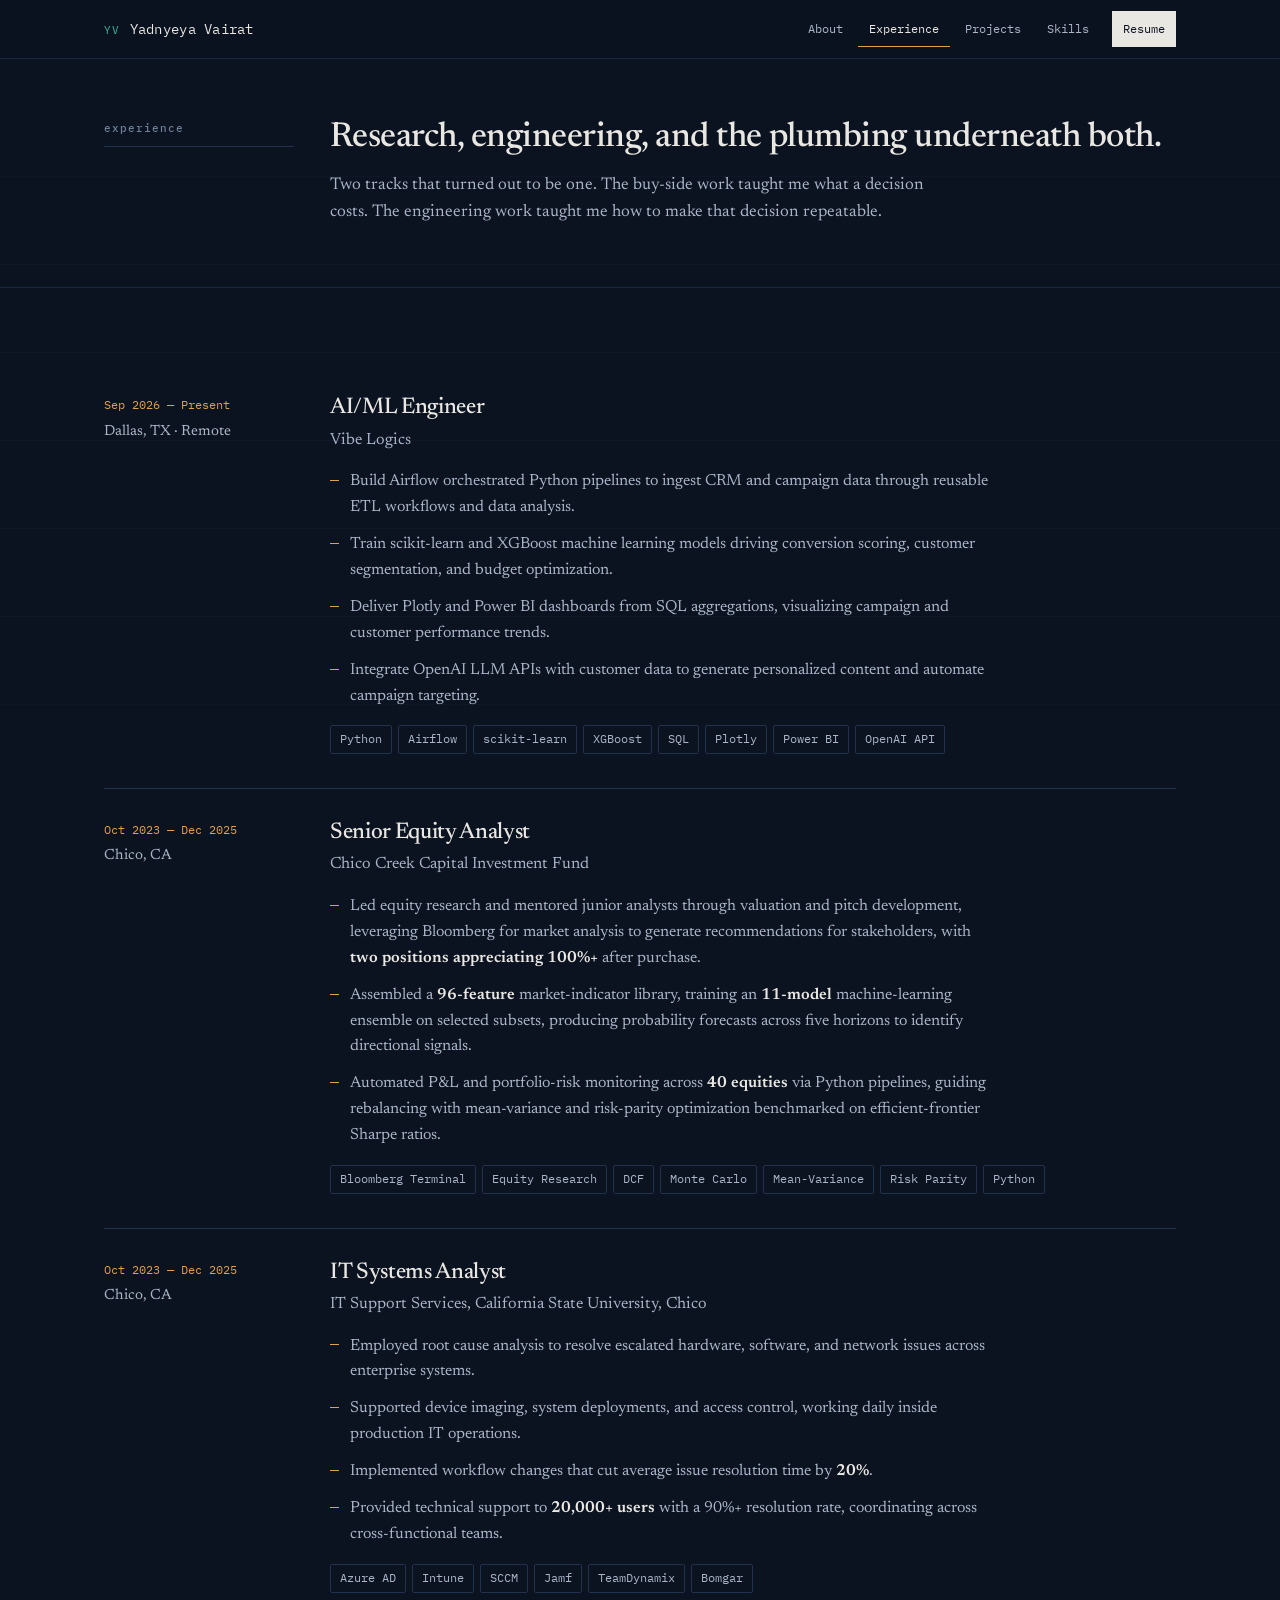
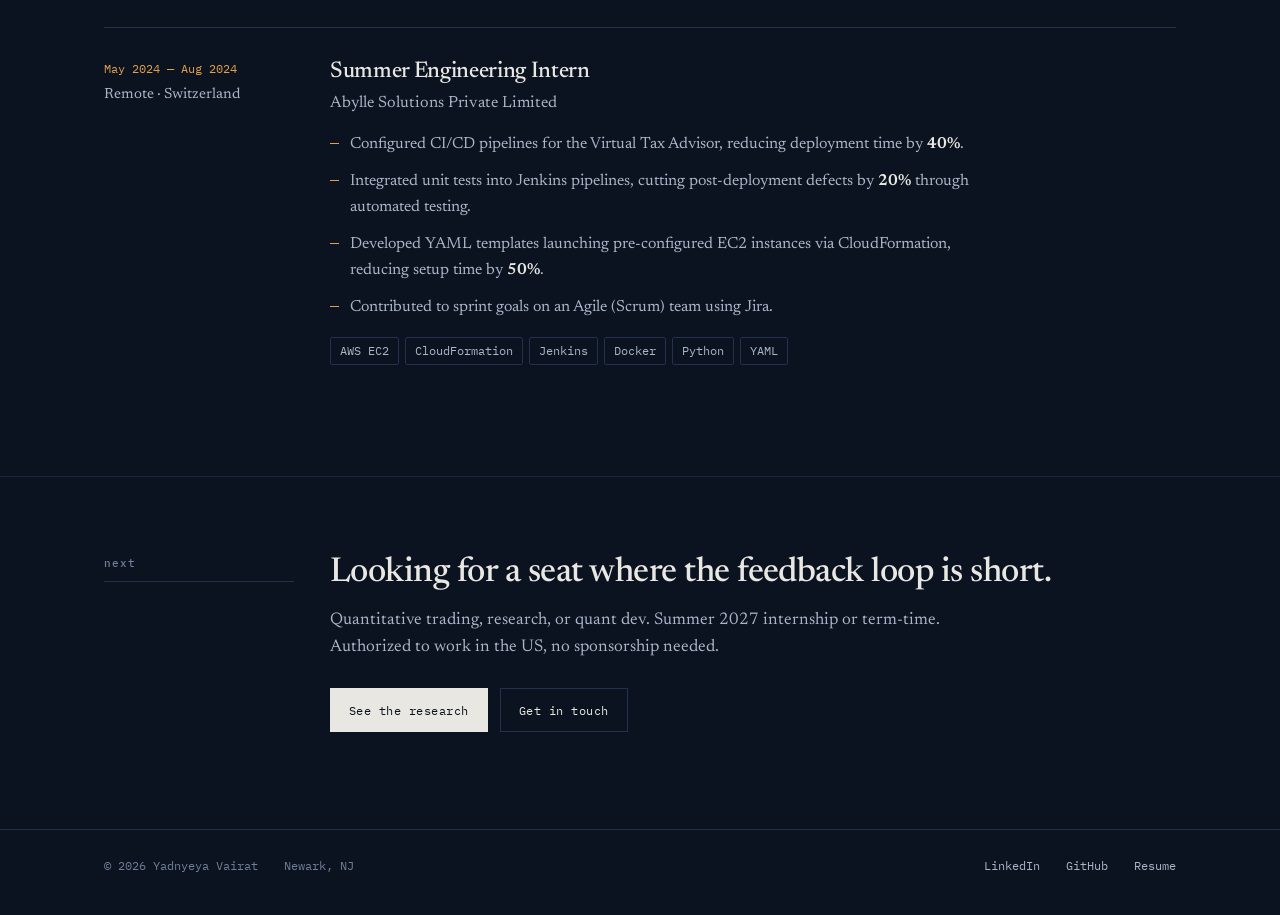
==== commit 28b8e797: "Trim hero ladder to one side and correct Vibe Logics title Hero: - Remove the size/level/book header" ====
--- a/experience.html
+++ b/experience.html
@@ -3,7 +3,7 @@
 <head>
 <meta charset="UTF-8">
 <meta name="viewport" content="width=device-width, initial-scale=1.0">
-<meta name="description" content="Experience — Yadnyeya Vairat. ML/AI engineering at Vibe Logics, senior equity analyst at Chico Creek Capital, enterprise IT and cloud engineering.">
+<meta name="description" content="Experience — Yadnyeya Vairat. AI/ML engineering at Vibe Logics, senior equity analyst at Chico Creek Capital, enterprise IT and cloud engineering.">
 <meta name="author" content="Yadnyeya Vairat">
 <title>Experience — Yadnyeya Vairat</title>
 <link rel="preconnect" href="https://fonts.googleapis.com">
@@ -51,7 +51,7 @@
           <p class="role__where">Dallas, TX &middot; Remote</p>
         </div>
         <div>
-          <h3>ML/AI Engineer</h3>
+          <h3>AI/ML Engineer</h3>
           <p class="role__org">Vibe Logics</p>
           <ul class="bul">
             <li>Build Airflow orchestrated Python pipelines to ingest CRM and campaign data through reusable ETL workflows and data analysis.</li>
--- a/css/style.css
+++ b/css/style.css
@@ -115,15 +115,9 @@
 .ledger__rail{ position:sticky; top:86px; }
 .ledger__rail .label{ display:block; padding-bottom:9px; border-bottom:1px solid var(--rule); }
 
-/* ---------- hero: two-sided depth ladder ---------- */
+/* ---------- hero: depth ladder ---------- */
 .hero{ padding:clamp(34px,5vw,60px) 0 clamp(44px,6vw,76px); }
 .ladder{ border-top:1px solid var(--rule); }
-.ladder__head{
-  display:grid; grid-template-columns:70px 1fr 132px; gap:16px;
-  padding:9px 0; border-bottom:1px solid var(--rule-soft);
-}
-.ladder__head span:last-child{ text-align:right; }
-
 .rung{
   display:grid; grid-template-columns:70px 1fr 132px; gap:16px; align-items:center;
   padding:11px 0; border-bottom:1px solid var(--rule-soft); position:relative;
@@ -141,8 +135,6 @@
 }
 .rung__side{ text-align:right; font-family:var(--mono); font-size:.72rem; letter-spacing:.07em; }
 
-.rung--ask .rung__qty, .rung--ask .rung__side{ color:var(--ask); }
-.rung--ask .rung__bar i{ background:var(--ask); }
 .rung--bid .rung__qty, .rung--bid .rung__side{ color:var(--bid); }
 .rung--bid .rung__bar i{ background:var(--bid); }
 
@@ -151,7 +143,6 @@
 /* the mid row carries the name */
 .mid{
   padding:clamp(26px,4vw,44px) 0 clamp(26px,4vw,40px);
-  border-top:1px solid var(--ask);
   border-bottom:1px solid var(--bid);
 }
 .mid__tag{ display:block; margin-bottom:14px; }
@@ -313,8 +304,6 @@
   .nav__cv{ margin:8px var(--gutter); text-align:center; }
   .rung{ grid-template-columns:60px 1fr; }
   .rung__side{ display:none; }
-  .ladder__head{ grid-template-columns:60px 1fr; }
-  .ladder__head span:last-child{ display:none; }
 }
 @media (max-width:560px){
   .stack{ grid-template-columns:1fr; }
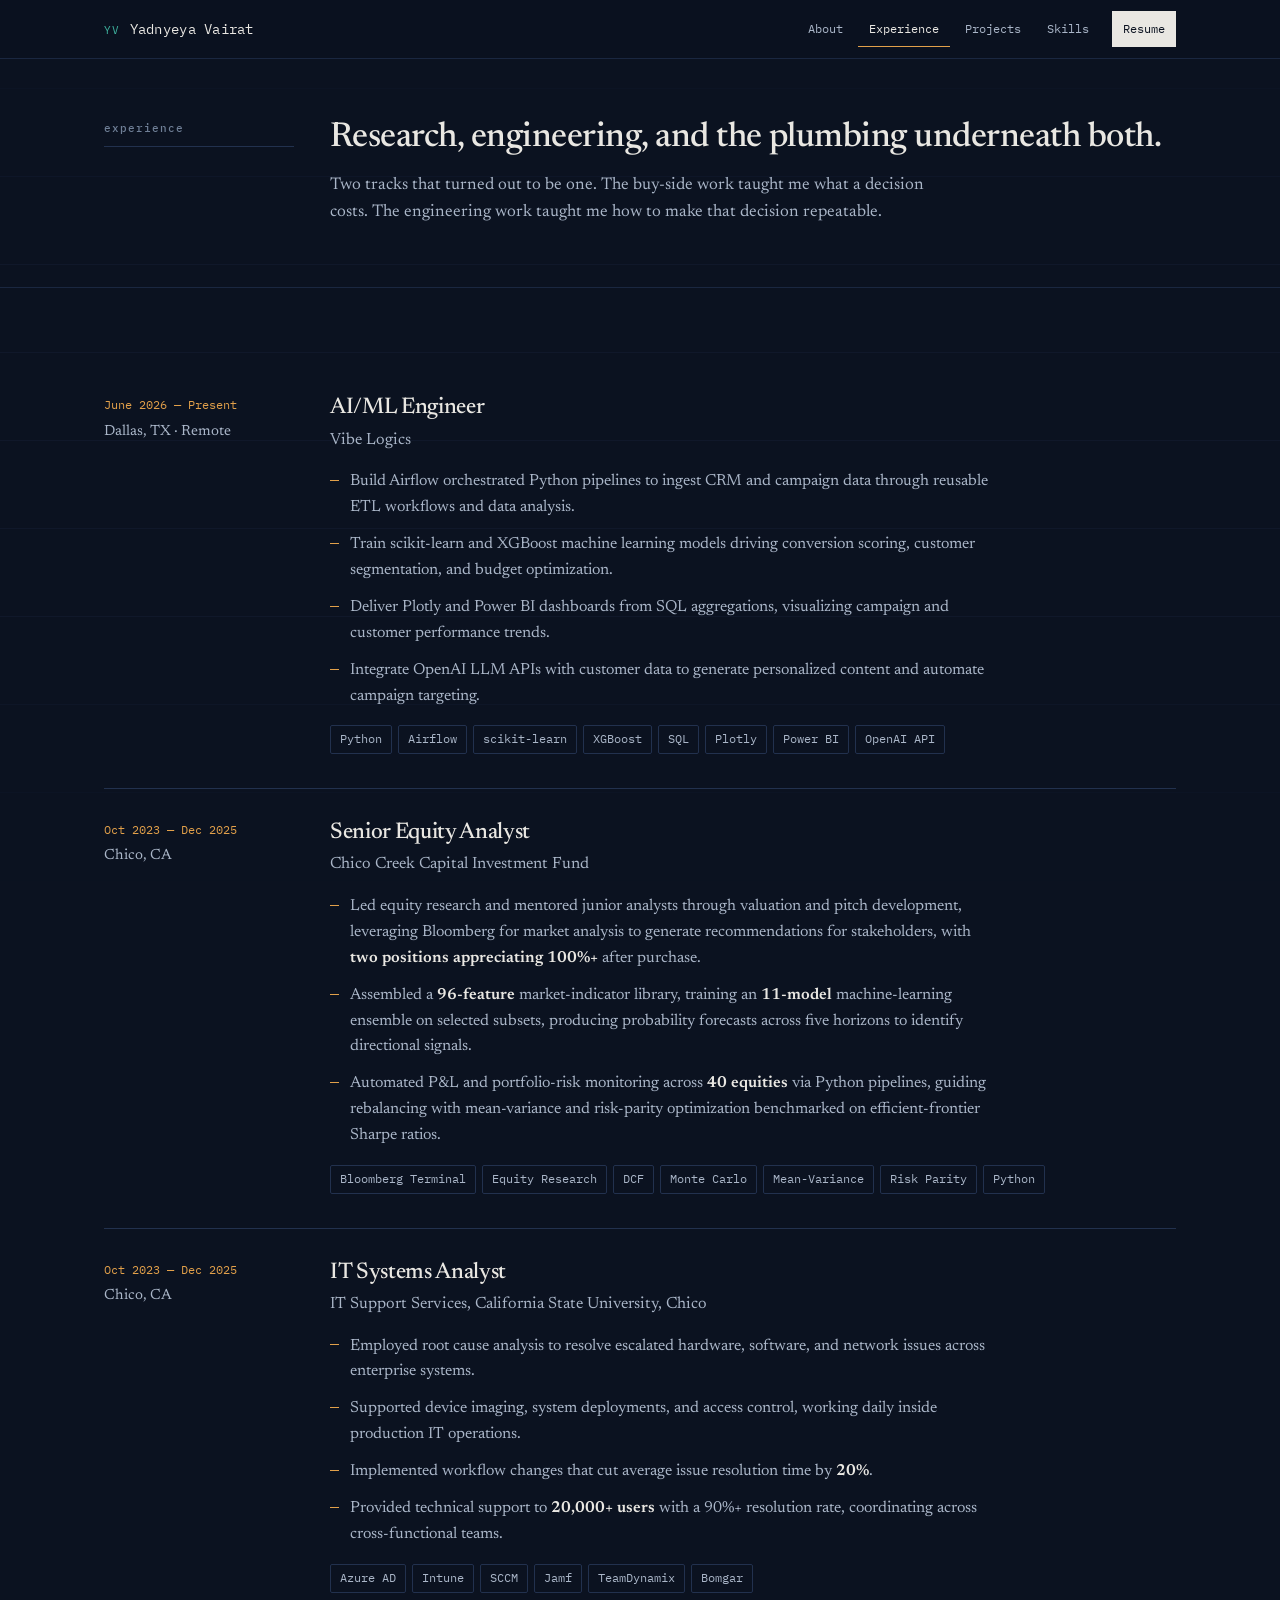
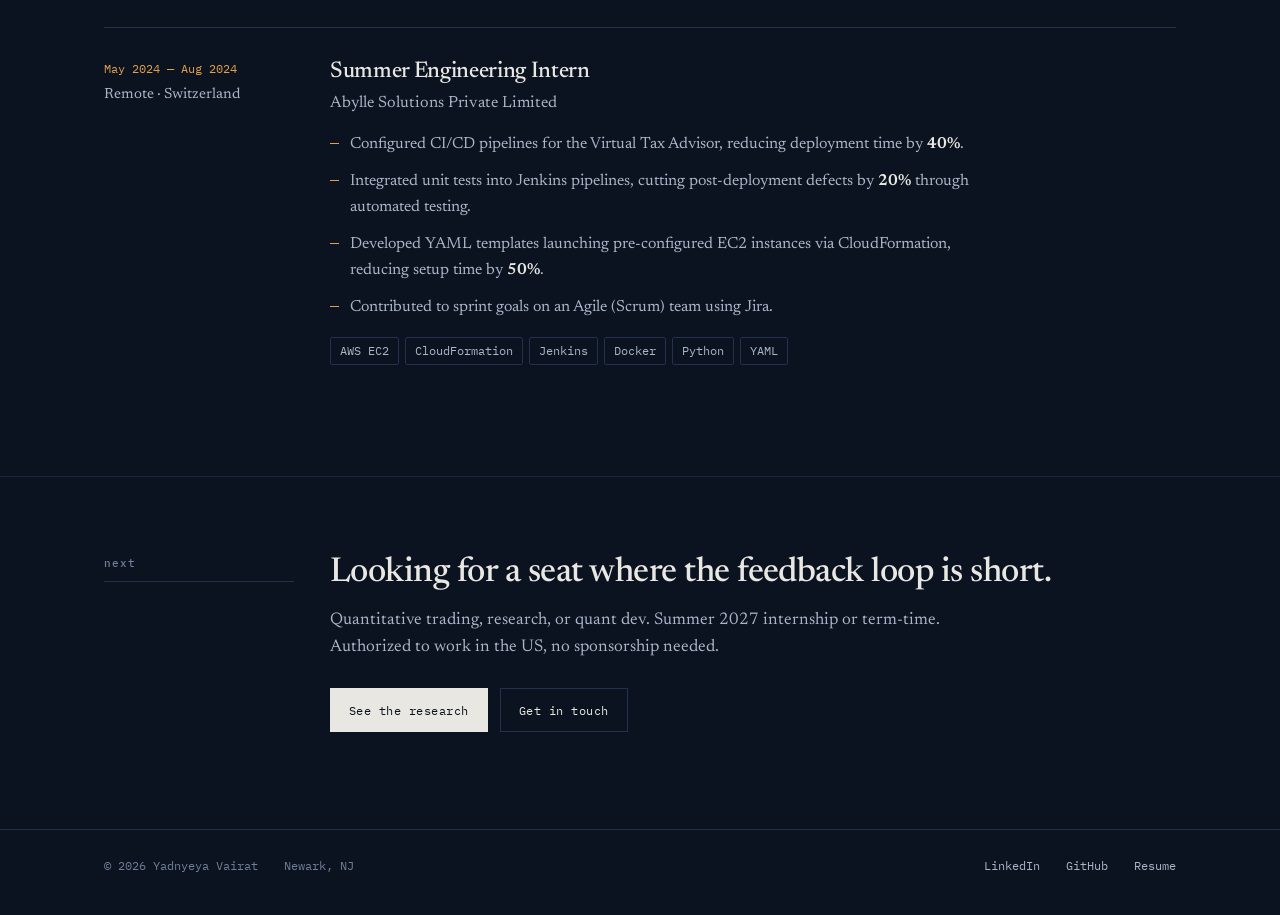
==== commit e2336e63: "Correct Vibe Logics start date to June 2026 Co-Authored-By: Claude Opus 5 (1M context) <noreply@anth" ====
--- a/experience.html
+++ b/experience.html
@@ -47,7 +47,7 @@
 
       <article class="role reveal">
         <div>
-          <span class="role__when">Sep 2026 &mdash; Present</span>
+          <span class="role__when">June 2026 &mdash; Present</span>
           <p class="role__where">Dallas, TX &middot; Remote</p>
         </div>
         <div>
--- a/css/style.css
+++ b/css/style.css
@@ -115,36 +115,19 @@
 .ledger__rail{ position:sticky; top:86px; }
 .ledger__rail .label{ display:block; padding-bottom:9px; border-bottom:1px solid var(--rule); }
 
-/* ---------- hero: depth ladder ---------- */
+/* ---------- hero ---------- */
 .hero{ padding:clamp(34px,5vw,60px) 0 clamp(44px,6vw,76px); }
 .ladder{ border-top:1px solid var(--rule); }
-.rung{
-  display:grid; grid-template-columns:70px 1fr 132px; gap:16px; align-items:center;
-  padding:11px 0; border-bottom:1px solid var(--rule-soft); position:relative;
-}
-.rung__qty{ font-family:var(--mono); font-size:.86rem; font-variant-numeric:tabular-nums; }
-.rung__bar{ position:relative; min-height:22px; padding:3px 12px 3px 11px; }
-.rung__bar i{
-  position:absolute; left:0; top:0; bottom:0; display:block;
-  width:var(--w,40%); opacity:.15; border-radius:1px;
-  transform-origin:left center;
-}
-.rung__label{
-  position:relative; z-index:1; font-size:.94rem; color:var(--paper);
-  line-height:1.35; display:block;
-}
-.rung__side{ text-align:right; font-family:var(--mono); font-size:.72rem; letter-spacing:.07em; }
-
-.rung--bid .rung__qty, .rung--bid .rung__side{ color:var(--bid); }
-.rung--bid .rung__bar i{ background:var(--bid); }
-
-.rung:hover .rung__bar i{ opacity:.28; }
-
-/* the mid row carries the name */
+
+/* the name block, with the portrait held on the right */
 .mid{
   padding:clamp(26px,4vw,44px) 0 clamp(26px,4vw,40px);
   border-bottom:1px solid var(--bid);
-}
+  display:grid; grid-template-columns:1fr minmax(0,256px);
+  gap:clamp(22px,4vw,48px); align-items:start;
+}
+.mid__shot{ margin:0; border:1px solid var(--rule); }
+.mid__shot img{ width:100%; filter:grayscale(.34) contrast(1.03); }
 .mid__tag{ display:block; margin-bottom:14px; }
 .mid h1{
   font-size:clamp(2.7rem,8.2vw,5.4rem); line-height:.93; letter-spacing:-.03em;
@@ -272,14 +255,11 @@
 .lb__cap{ padding:12px var(--gutter) 22px; font-family:var(--mono); font-size:.74rem; color:var(--muted); text-align:center; }
 
 /* ---------- motion ---------- */
-.rung__bar i{ animation:grow .62s cubic-bezier(.2,.8,.25,1) backwards; }
-@keyframes grow{ from{ transform:scaleX(0); } to{ transform:scaleX(1); } }
 .reveal{ opacity:0; transform:translateY(10px); }
 .reveal.in{ opacity:1; transform:none; transition:opacity .5s ease, transform .5s ease; }
 
 @media (prefers-reduced-motion:reduce){
   html{ scroll-behavior:auto; }
-  .rung__bar i{ animation:none; }
   .reveal{ opacity:1; transform:none; }
   *{ transition-duration:.01ms !important; }
 }
@@ -302,8 +282,8 @@
   .nav__links.open{ display:flex; }
   .nav__links a{ padding:12px var(--gutter); }
   .nav__cv{ margin:8px var(--gutter); text-align:center; }
-  .rung{ grid-template-columns:60px 1fr; }
-  .rung__side{ display:none; }
+  .mid{ grid-template-columns:1fr; gap:26px; }
+  .mid__shot{ max-width:190px; }
 }
 @media (max-width:560px){
   .stack{ grid-template-columns:1fr; }
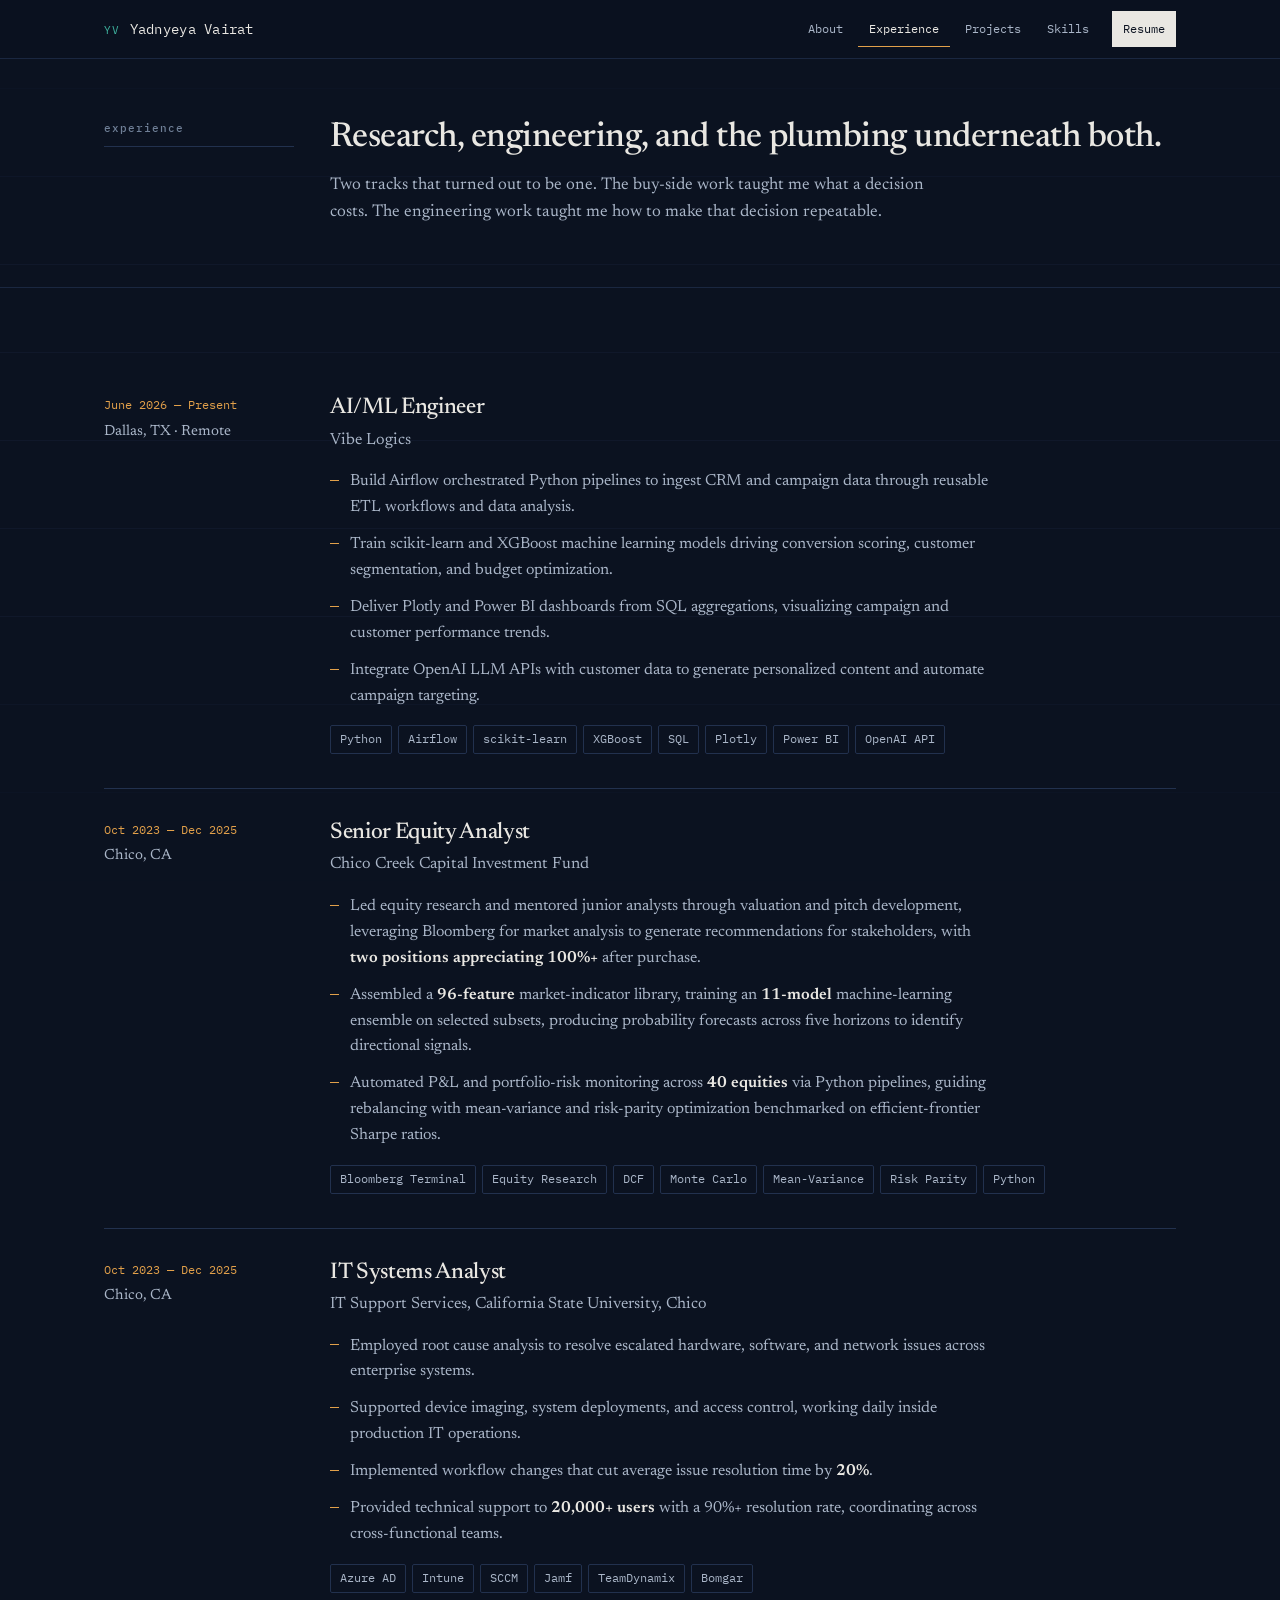
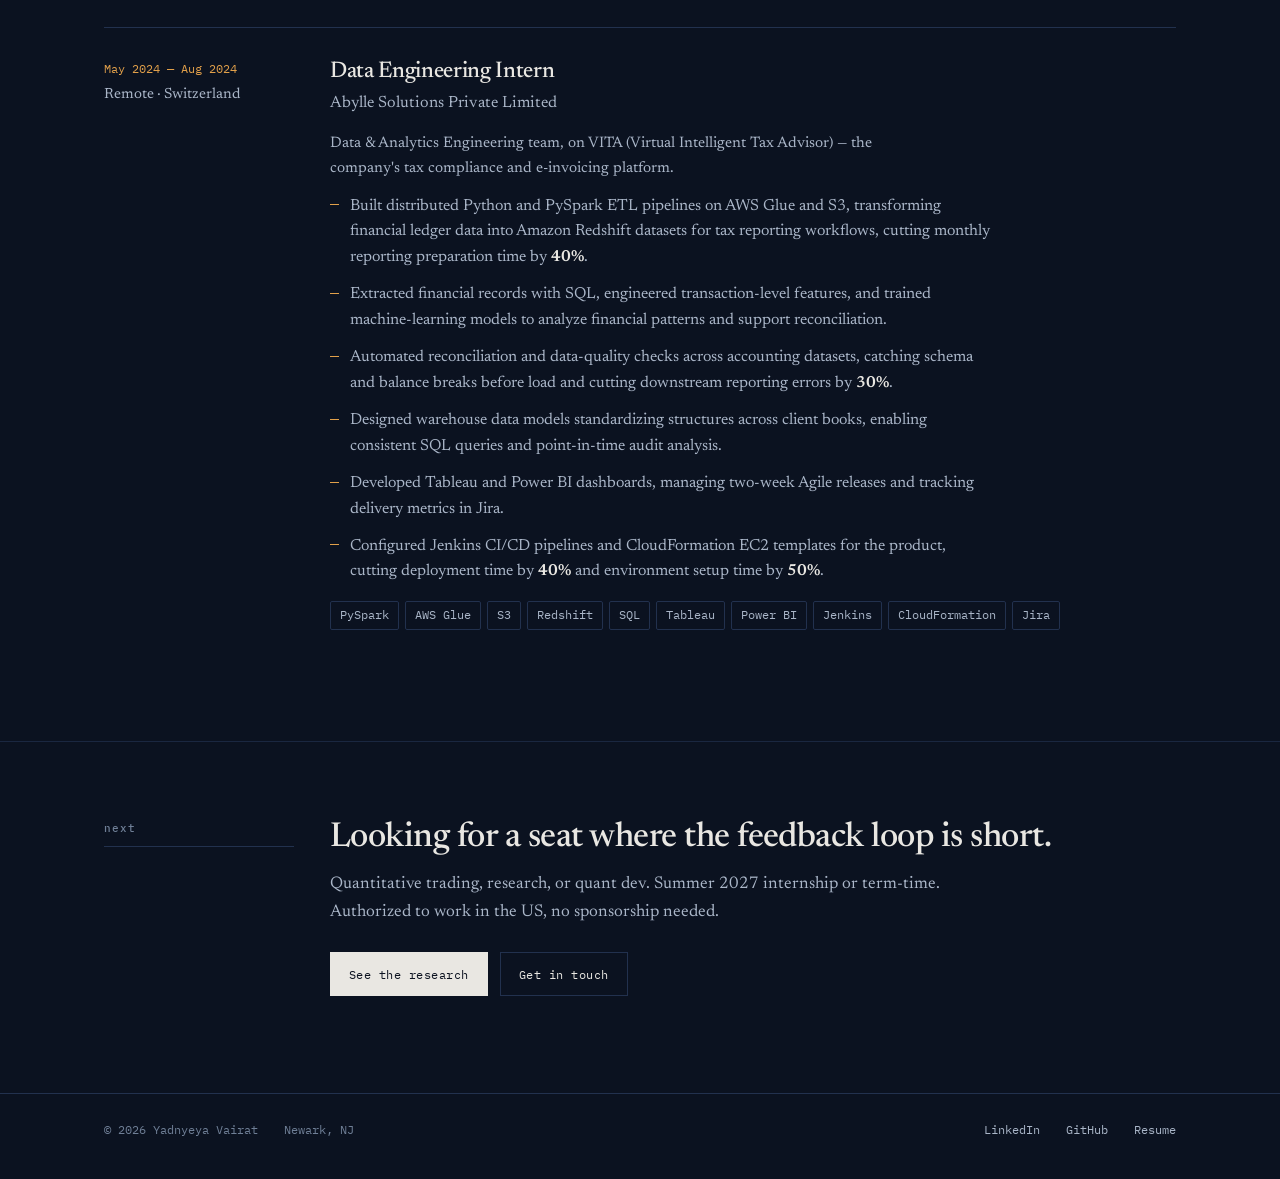
==== commit 2cc6f8cc: "Merge site/profile-sync-2026-09-24: resume-aligned experience and skills" ====
--- a/experience.html
+++ b/experience.html
@@ -3,7 +3,7 @@
 <head>
 <meta charset="UTF-8">
 <meta name="viewport" content="width=device-width, initial-scale=1.0">
-<meta name="description" content="Experience — Yadnyeya Vairat. AI/ML engineering at Vibe Logics, senior equity analyst at Chico Creek Capital, enterprise IT and cloud engineering.">
+<meta name="description" content="Experience — Yadnyeya Vairat. AI/ML engineering at Vibe Logics, senior equity analyst at Chico Creek Capital, data engineering at Abylle Solutions, enterprise IT operations.">
 <meta name="author" content="Yadnyeya Vairat">
 <title>Experience — Yadnyeya Vairat</title>
 <link rel="preconnect" href="https://fonts.googleapis.com">
@@ -110,16 +110,19 @@
           <p class="role__where">Remote &middot; Switzerland</p>
         </div>
         <div>
-          <h3>Summer Engineering Intern</h3>
+          <h3>Data Engineering Intern</h3>
           <p class="role__org">Abylle Solutions Private Limited</p>
+          <p class="edu__note" style="margin-bottom:12px">Data &amp; Analytics Engineering team, on VITA (Virtual Intelligent Tax Advisor) &mdash; the company's tax compliance and e-invoicing platform.</p>
           <ul class="bul">
-            <li>Configured CI/CD pipelines for the Virtual Tax Advisor, reducing deployment time by <strong>40%</strong>.</li>
-            <li>Integrated unit tests into Jenkins pipelines, cutting post-deployment defects by <strong>20%</strong> through automated testing.</li>
-            <li>Developed YAML templates launching pre-configured EC2 instances via CloudFormation, reducing setup time by <strong>50%</strong>.</li>
-            <li>Contributed to sprint goals on an Agile (Scrum) team using Jira.</li>
+            <li>Built distributed Python and PySpark ETL pipelines on AWS Glue and S3, transforming financial ledger data into Amazon Redshift datasets for tax reporting workflows, cutting monthly reporting preparation time by <strong>40%</strong>.</li>
+            <li>Extracted financial records with SQL, engineered transaction-level features, and trained machine-learning models to analyze financial patterns and support reconciliation.</li>
+            <li>Automated reconciliation and data-quality checks across accounting datasets, catching schema and balance breaks before load and cutting downstream reporting errors by <strong>30%</strong>.</li>
+            <li>Designed warehouse data models standardizing structures across client books, enabling consistent SQL queries and point-in-time audit analysis.</li>
+            <li>Developed Tableau and Power BI dashboards, managing two-week Agile releases and tracking delivery metrics in Jira.</li>
+            <li>Configured Jenkins CI/CD pipelines and CloudFormation EC2 templates for the product, cutting deployment time by <strong>40%</strong> and environment setup time by <strong>50%</strong>.</li>
           </ul>
           <ul class="tags">
-            <li>AWS EC2</li><li>CloudFormation</li><li>Jenkins</li><li>Docker</li><li>Python</li><li>YAML</li>
+            <li>PySpark</li><li>AWS Glue</li><li>S3</li><li>Redshift</li><li>SQL</li><li>Tableau</li><li>Power BI</li><li>Jenkins</li><li>CloudFormation</li><li>Jira</li>
           </ul>
         </div>
       </article>
